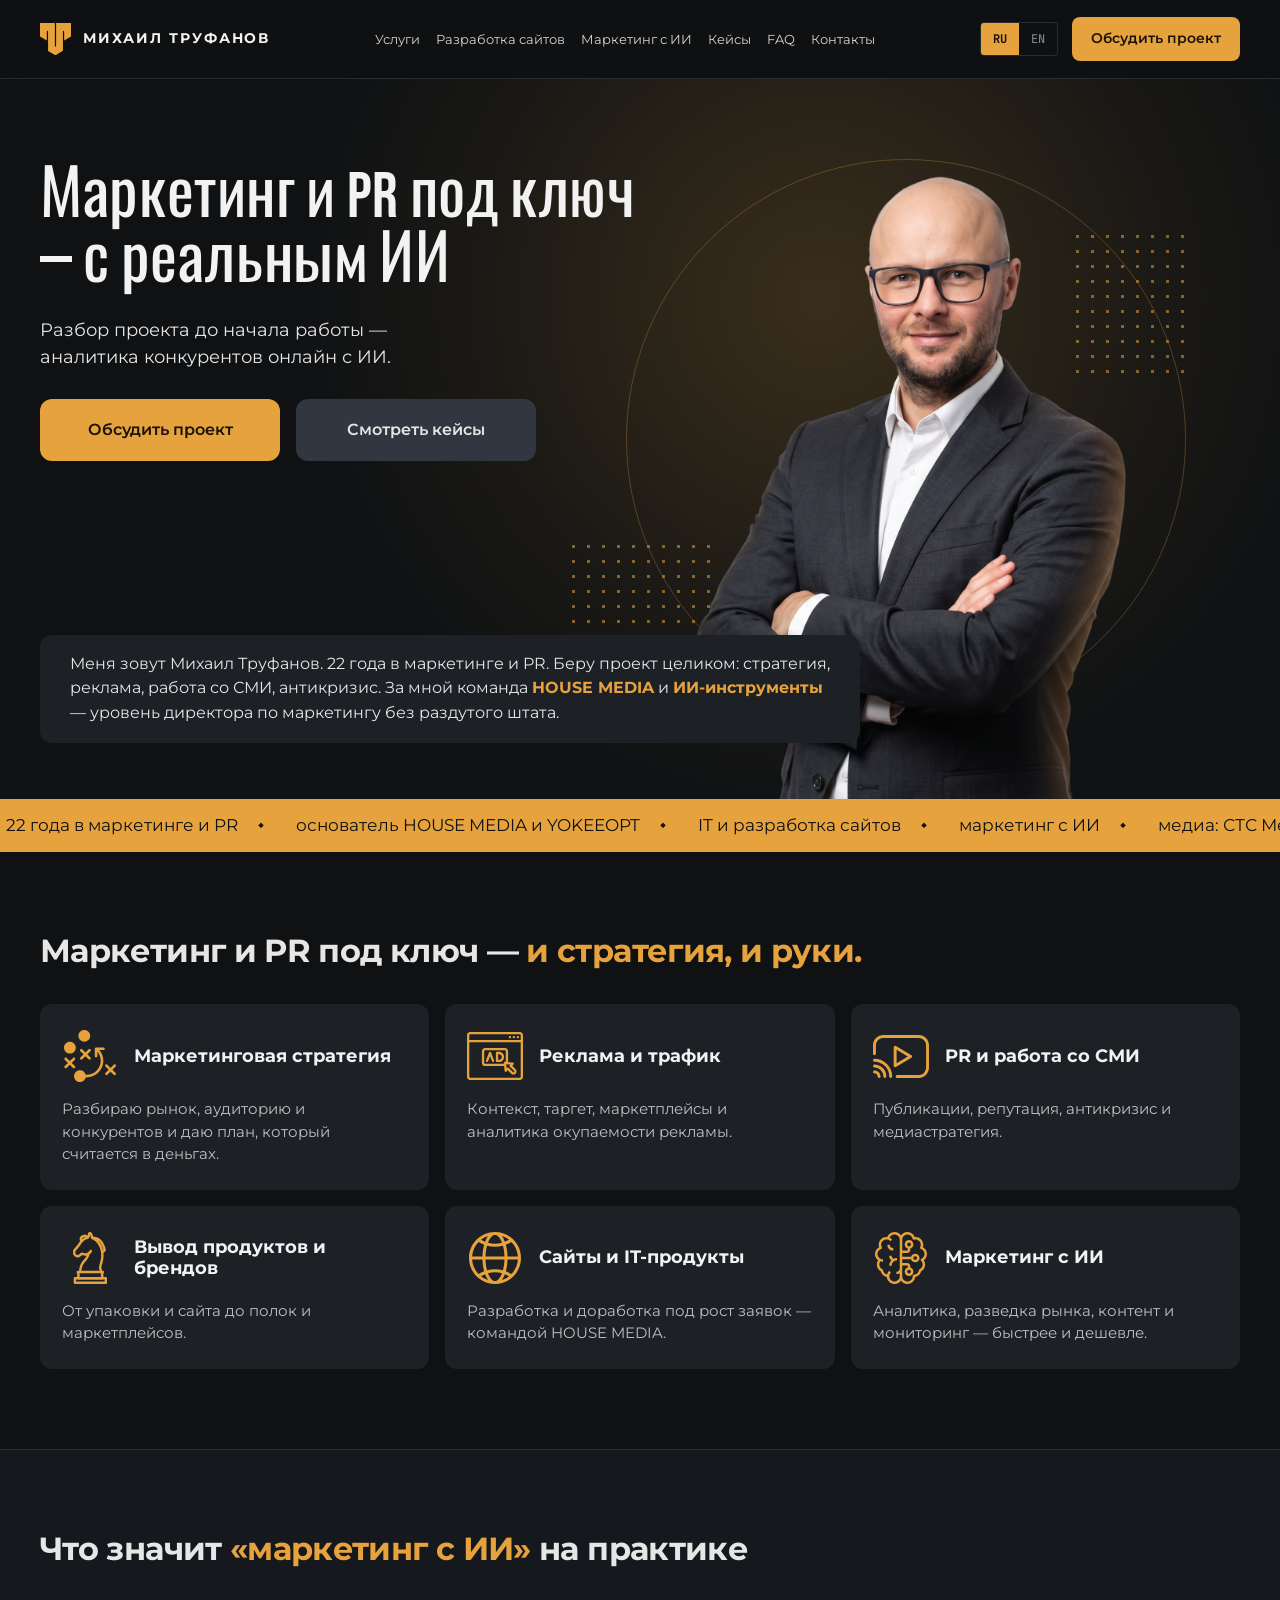
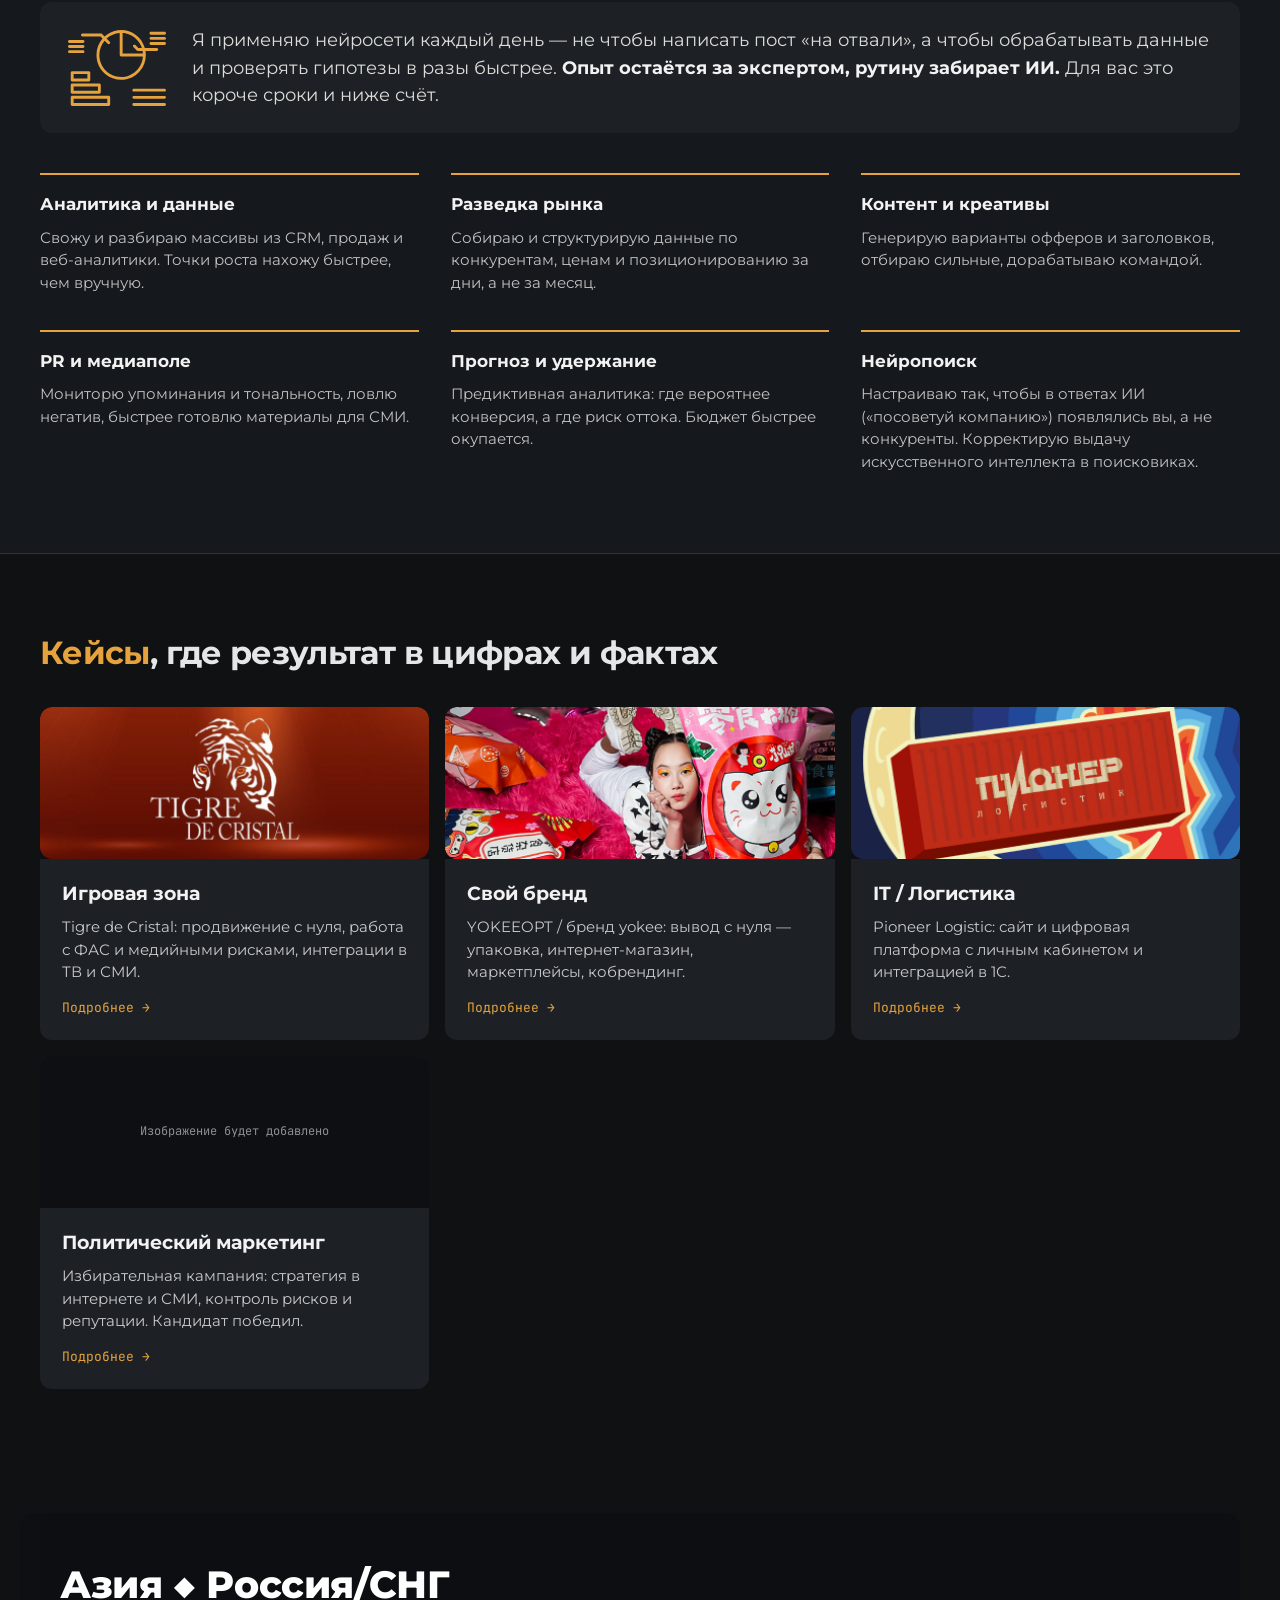
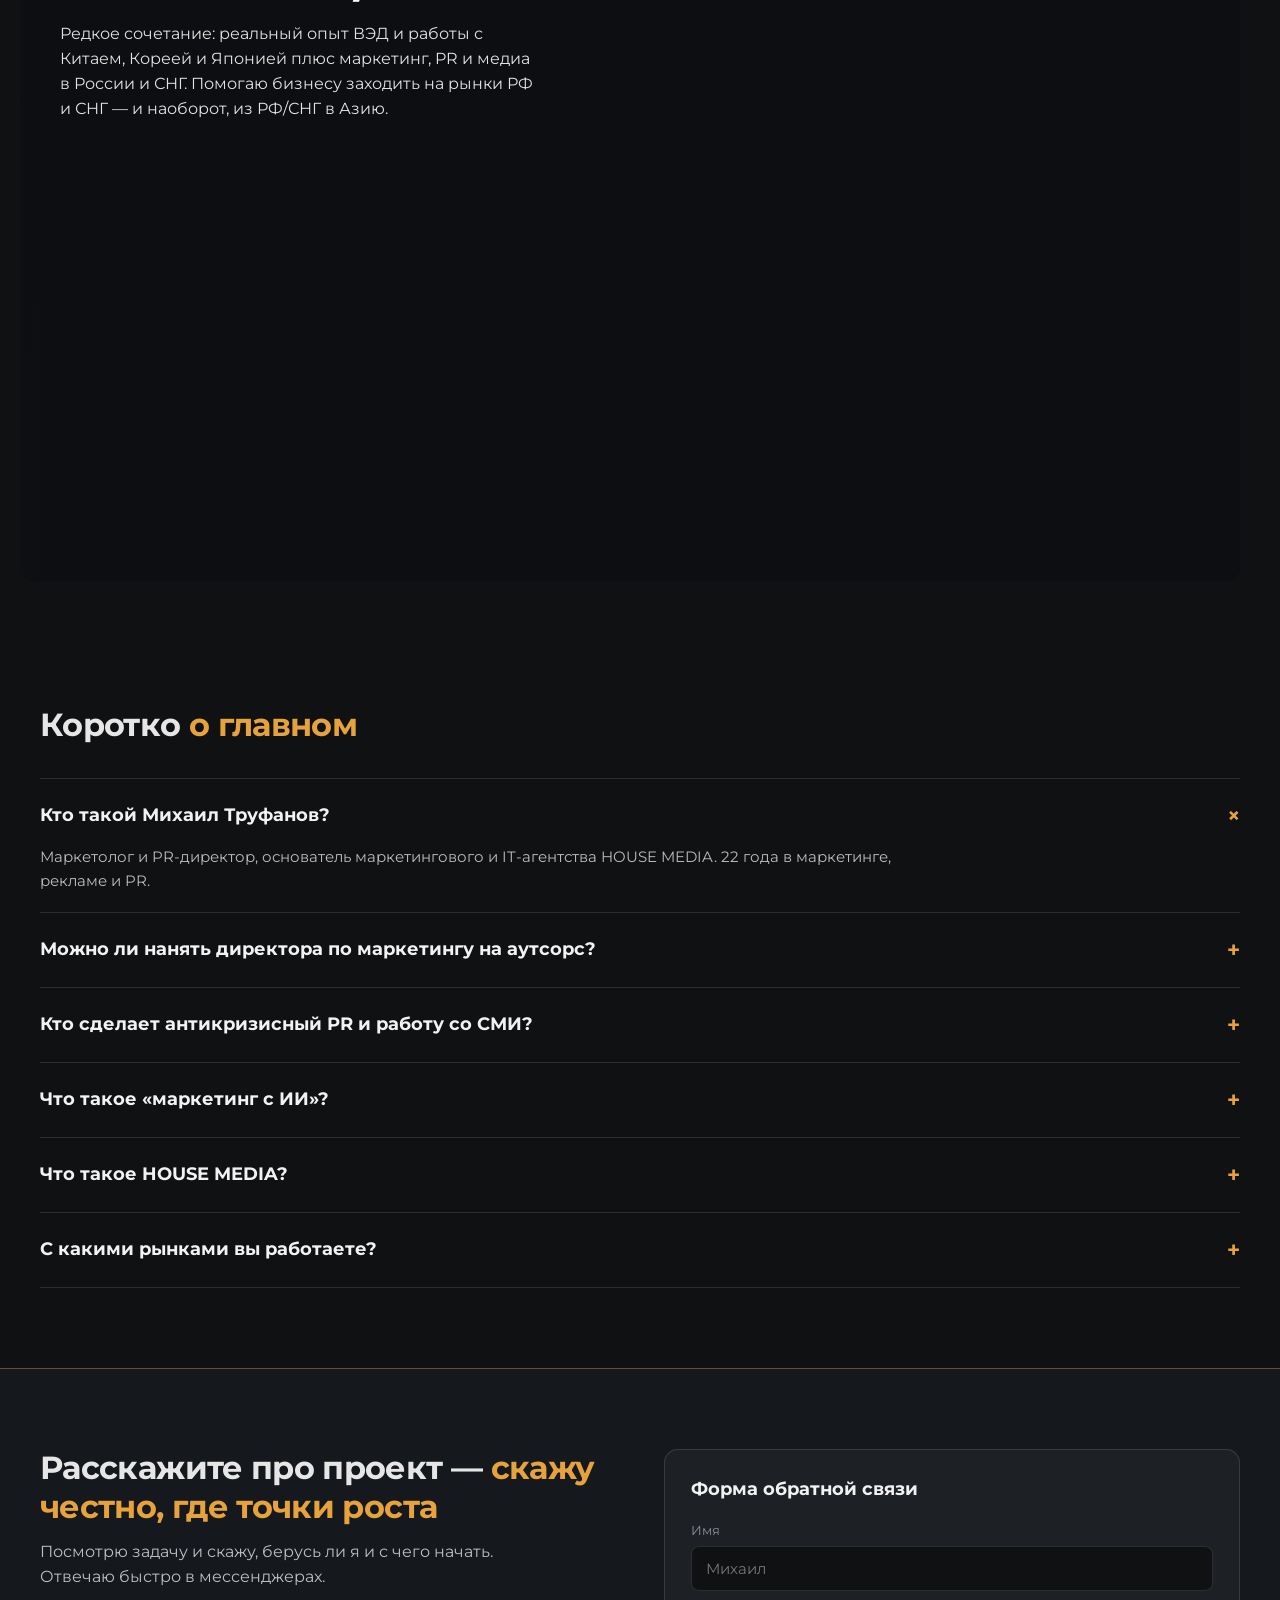
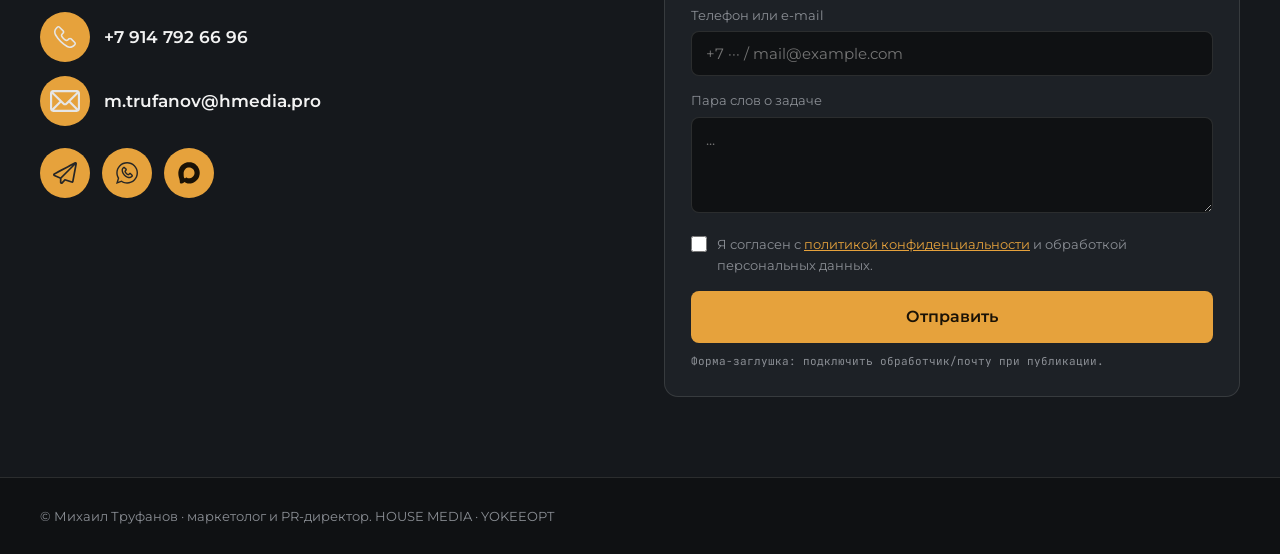
==== index.html @ 3ed196f8 "Обновлены страницы сайта и используемые медиа" ====
<!DOCTYPE html>
<html lang="ru" data-lang="ru">
<head>
<meta charset="UTF-8">
<meta name="viewport" content="width=device-width, initial-scale=1.0">
<title>Михаил Труфанов — маркетолог и PR-директор, основатель HOUSE MEDIA</title>
<meta name="description" content="Михаил Труфанов — маркетолог и PR-директор, основатель маркетингового и IT-агентства HOUSE MEDIA. 22 года опыта. Маркетинг и PR под ключ с реальным применением ИИ.">

<link rel="preconnect" href="https://fonts.googleapis.com">
<link rel="preconnect" href="https://fonts.gstatic.com" crossorigin>
<link href="https://fonts.googleapis.com/css2?family=Bebas+Neue&family=Oswald:wght@500;600;700&family=Montserrat:wght@400;500;600;700;800&family=JetBrains+Mono:wght@400;500;700&display=swap" rel="stylesheet">

<script type="application/ld+json">
{
  "@context":"https://schema.org","@type":"Person","name":"Михаил Труфанов","alternateName":"Mikhail Trufanov",
  "url":"https://mikhailtrufanov.ru","jobTitle":"Маркетолог и PR-директор",
  "description":"Маркетолог и PR-директор, основатель маркетингового и IT-агентства HOUSE MEDIA. 22 года опыта. Применяет ИИ в аналитике, маркетинге и PR.",
  "knowsAbout":["маркетинг","PR","маркетинг с ИИ","работа со СМИ","антикризисный PR","политический маркетинг","разработка сайтов","ВЭД"],
  "worksFor":{"@type":"Organization","name":"HOUSE MEDIA","url":"https://hmedia.pro"},
  "founder":[{"@type":"Organization","name":"HOUSE MEDIA","url":"https://hmedia.pro"},{"@type":"Organization","name":"YOKEEOPT","url":"https://yokeeopt.ru"}],
  "knowsLanguage":["ru","en"]
}
</script>

<style>
  :root{
    --bg:#0f1113;--panel:#1d2126;--panel-2:#15181c;--grey:#303740;
    --fg:#f2f2f2;--card-text:#e6e6e6;--muted:#8b8f95;
    --amber:#e6a23c;--amber-deep:#c8842a;
    --line:rgba(243,240,233,.12);--line-amber:rgba(230,162,60,.4);
    --font-display:"Bebas Neue","Oswald",system-ui,sans-serif;
    --font:"Gotham Pro","Montserrat",system-ui,-apple-system,sans-serif;
    --mono:"JetBrains Mono",ui-monospace,monospace;
    --max:1240px;--pad:20px;
  }
  *{box-sizing:border-box;margin:0;padding:0}
  html{scroll-behavior:smooth}
  body{background:var(--bg);color:var(--fg);font-family:var(--font);line-height:1.55;-webkit-font-smoothing:antialiased;overflow-x:hidden}
  a{color:inherit;text-decoration:none}
  img,svg{display:block;max-width:100%}
  html[data-lang="en"] .ru{display:none !important}
  html[data-lang="ru"] .en{display:none !important}
  .wrap{max-width:var(--max);margin:0 auto;padding:0 var(--pad)}
  .amber{color:var(--amber)}

  /* Шапка */
  header{position:sticky;top:0;z-index:40;background:rgba(15,17,19,.82);backdrop-filter:blur(12px);border-bottom:1px solid var(--line)}
  .nav{display:flex;align-items:center;justify-content:space-between;height:78px;gap:16px}
  .brand{display:flex;align-items:center;gap:12px}
  .brand img{width:31px;height:32px}
  .brand b{font-weight:700;font-size:16px;letter-spacing:.14em;text-transform:uppercase}
  .menu{display:flex;gap:26px;font-size:15px;color:#d7d4cc}
  .menu a{position:relative;padding:4px 0}
  .menu a::after{content:"";position:absolute;left:0;bottom:-3px;width:0;height:2px;background:var(--amber);transition:width .25s}
  .menu a:hover::after{width:100%}
  .nav-right{display:flex;align-items:center;gap:14px}
  .lang{display:inline-flex;border:1px solid var(--line);border-radius:4px;overflow:hidden}
  .lang button{background:transparent;border:0;color:var(--muted);font-family:var(--mono);font-size:12px;padding:8px 12px;cursor:pointer}
  .lang button.active{background:var(--amber);color:#1a1206;font-weight:700}
  .btn{display:inline-flex;align-items:center;justify-content:center;gap:9px;font-weight:600;font-size:15px;padding:12px 24px;border-radius:8px;border:1.5px solid transparent;cursor:pointer;transition:.2s;font-family:var(--font)}
  .btn-fill{background:var(--amber);color:#1a1206}.btn-fill:hover{background:var(--amber-deep)}
  .btn-grey{background:var(--grey);color:var(--card-text)}.btn-grey:hover{background:#3a4250}
  .nav .btn{padding:10px 18px;font-size:14px}

  /* Герой */
  .hero{position:relative;overflow:hidden;min-height:720px}
  .hero-wrap{position:relative;min-height:720px}
  .hero::before{content:"";position:absolute;width:1200px;height:1200px;right:-140px;top:-380px;border-radius:50%;
    background:radial-gradient(circle,rgba(230,162,60,.20),rgba(230,162,60,.05) 42%,transparent 62%);pointer-events:none;z-index:0}
  .hero .ring{position:absolute;right:6%;top:50%;transform:translateY(-50%);width:560px;height:560px;border:1px solid rgba(230,162,60,.28);border-radius:50%;z-index:0;pointer-events:none}
  .hero .dots{position:absolute;z-index:0;pointer-events:none;opacity:.65;
    background-image:radial-gradient(rgba(230,162,60,.85) 1.4px,transparent 1.6px);background-size:15px 15px}
  .hero .dots.a{width:120px;height:150px;right:70px;top:150px}
  .hero .dots.b{width:150px;height:110px;left:44%;bottom:150px}
  .hero-photo{position:absolute;right:var(--pad);bottom:0;height:100%;z-index:1;pointer-events:none}
  .hero-photo img{height:100%;width:auto;object-fit:contain;object-position:bottom right}
  .hero-in{position:relative;z-index:2;padding:86px 0 56px;max-width:820px;display:flex;flex-direction:column;min-height:720px}
  h1{font-family:var(--font-display);font-weight:400;font-size:clamp(40px,5.6vw,64px);line-height:1.02;letter-spacing:.01em;color:var(--fg);margin-bottom:20px;max-width:600px}
  .hero .subtitle{font-size:clamp(15px,1.4vw,18px);color:var(--card-text);max-width:430px;margin-bottom:28px}
  .cta-row{display:flex;gap:16px;flex-wrap:wrap;margin-bottom:0}
  .cta-row .btn{min-width:240px;height:62px;border-radius:12px;font-size:16px}
  .about{background:var(--panel);border-radius:12px;padding:17px 30px;max-width:820px;margin-top:auto}
  .about p{font-size:clamp(14px,1.3vw,16px);color:var(--card-text)}
  .about b{color:var(--amber);font-weight:700}

  /* Бегущая строка */
  .ticker{background:var(--amber);overflow:hidden}
  .ticker__track{display:inline-flex;white-space:nowrap;animation:scroll 46s linear infinite;padding:13px 0}
  .ticker:hover .ticker__track{animation-play-state:paused}
  .ti{font-size:17px;color:#111;padding:0 6px;display:inline-flex;align-items:center}
  .ti::after{content:"◆";font-size:10px;margin:0 20px;color:#111}
  @keyframes scroll{from{transform:translateX(0)}to{transform:translateX(-50%)}}

  section.block{padding:80px 0}
  .h2{font-family:var(--font);font-weight:700;font-size:clamp(24px,3.2vw,32px);line-height:1.2;letter-spacing:-.02em;color:var(--card-text);margin-bottom:34px}
  .h2 .amber{color:var(--amber)}

  /* Услуги */
  .svc-grid{display:grid;grid-template-columns:repeat(3,1fr);gap:16px}
  .svc{background:var(--panel);border-radius:12px;padding:24px 22px}
  .svc-top{display:flex;align-items:center;gap:16px;margin-bottom:14px;min-height:56px}
  .svc-top .ic{width:56px;flex:none;display:flex;align-items:center;justify-content:center}
  .svc-top .ic img{max-height:52px;width:auto}
  .svc-top h3{font-size:18px;font-weight:700;color:var(--fg);line-height:1.15}
  .svc p{font-size:14.5px;color:var(--card-text);opacity:.8}

  /* Блок ИИ */
  .ai{background:var(--panel-2);border-top:1px solid var(--line);border-bottom:1px solid var(--line)}
  .ai-plate{display:flex;align-items:center;gap:26px;background:var(--panel);border-radius:12px;padding:24px 28px;margin-bottom:40px}
  .ai-plate img{height:76px;width:auto;flex:none}
  .ai-plate .txt{font-size:clamp(15px,1.4vw,18px);color:#dcddd9}
  .ai-plate b{color:var(--fg);font-weight:700}
  .ai-grid{display:grid;grid-template-columns:repeat(3,1fr);gap:36px 32px}
  .ai-item{border-top:2px solid var(--amber);padding-top:16px}
  .ai-item h4{font-size:17px;font-weight:700;color:var(--fg);margin-bottom:9px}
  .ai-item p{font-size:14.5px;color:var(--card-text);opacity:.82}

  /* Кейсы */
  .cases{display:grid;grid-template-columns:repeat(3,1fr);gap:16px}
  .case{background:var(--panel);border-radius:12px;overflow:hidden;display:flex;flex-direction:column}
  .case .cimg{aspect-ratio:384/150;overflow:hidden;background:#0d0f12}
  .case .cimg img{width:100%;height:100%;object-fit:cover}
  .case .cimg.ph{display:flex;align-items:center;justify-content:center;color:var(--muted);font-family:var(--mono);font-size:12px;text-align:center;padding:0 20px}
  .case .cbody{padding:20px 22px 22px;display:flex;flex-direction:column;gap:8px;flex:1}
  .case h3{font-size:19px;font-weight:700;color:var(--fg)}
  .case .ctext{font-size:14.5px;color:var(--card-text);opacity:.85;flex:1}
  .case .more{font-family:var(--mono);font-size:13px;color:var(--amber);margin-top:6px}
  .case .more:hover{text-decoration:underline}

  /* Cross-border — видео на весь блок, текст поверх слева вверху */
  .xb{position:relative;overflow:hidden;background:#0f1113;padding:44px 0}
  .xb-wrap{position:relative}
  .xb-video{display:block;width:100%;height:auto;aspect-ratio:1284/716;object-fit:contain;background:#0c0e11;border-radius:14px;position:relative;z-index:0}
  .xb-overlay{position:absolute;inset:0;z-index:2;padding:clamp(26px,4vw,56px) 40px 0;border-radius:14px;background:linear-gradient(100deg,rgba(12,14,17,.85) 0%,rgba(12,14,17,.35) 40%,rgba(12,14,17,0) 66%)}
  .xb .route{font-family:var(--font);font-weight:800;font-size:clamp(24px,3vw,40px);line-height:1.1;letter-spacing:-.01em;color:#fff}
  .xb p{font-size:clamp(14px,1.3vw,16px);color:#e2e2e0;max-width:480px;margin-top:16px}

  /* FAQ */
  details{border-top:1px solid var(--line);padding:20px 0}
  details:last-of-type{border-bottom:1px solid var(--line)}
  summary{font-weight:700;font-size:18px;cursor:pointer;list-style:none;display:flex;justify-content:space-between;gap:16px;align-items:center;color:var(--fg)}
  summary::-webkit-details-marker{display:none}
  summary::after{content:"+";color:var(--amber);font-family:var(--mono);font-size:22px;transition:transform .2s}
  details[open] summary::after{transform:rotate(45deg)}
  details p{font-size:15px;color:var(--card-text);opacity:.8;margin-top:12px;max-width:900px}

  /* Контакты */
  .contact{background:var(--panel-2);border-top:1px solid var(--line-amber)}
  .contact-grid{display:grid;grid-template-columns:1fr 1fr;gap:48px;align-items:start}
  .contact .sub{color:#bdbfc3;margin:14px 0 22px;max-width:460px}
  .clinks{display:flex;flex-direction:column;gap:14px;margin-bottom:22px}
  .cl{display:flex;align-items:center;gap:14px;font-size:17px;font-weight:600}
  .cl .circle,.soc{width:50px;height:50px;border-radius:50%;background:var(--amber);display:grid;place-items:center;flex:none}
  .cl .circle img{height:22px;width:auto}
  .socials{display:flex;gap:12px}
  .soc img{height:22px;width:auto}
  .form{background:var(--panel);border:1px solid var(--line);border-radius:14px;padding:26px}
  .form h3{font-size:18px;font-weight:700;margin-bottom:16px}
  .form label.fl{display:block;font-size:13px;color:var(--muted);margin:0 0 6px}
  .field{margin-bottom:14px}
  .form input[type=text],.form textarea{width:100%;background:var(--bg);border:1px solid var(--line);border-radius:8px;padding:12px 14px;color:var(--fg);font-family:var(--font);font-size:15px}
  .form input:focus,.form textarea:focus{outline:none;border-color:var(--amber)}
  .form textarea{min-height:96px;resize:vertical}
  .check{display:flex;align-items:flex-start;gap:10px;font-size:13px;color:var(--muted);margin:4px 0 16px;cursor:pointer}
  .check input{margin-top:2px;width:16px;height:16px;accent-color:var(--amber);flex:none}
  .check a{color:var(--amber);text-decoration:underline}
  .form .btn{width:100%;height:52px;border-radius:8px;font-size:16px}
  .form .note{font-family:var(--mono);font-size:11px;color:var(--muted);margin-top:10px}

  footer{padding:28px 0;border-top:1px solid var(--line);color:var(--muted);font-size:13px}
  :focus-visible{outline:2px solid var(--amber);outline-offset:3px}

  @media(max-width:960px){
    .svc-grid,.ai-grid,.cases{grid-template-columns:1fr 1fr}
    .contact-grid{grid-template-columns:1fr;gap:26px}
    .hero-photo{opacity:.3}.hero-in{max-width:100%;min-height:auto}.about{margin-top:34px}.hero .ring{right:-120px}
  }
  @media(max-width:640px){
    .menu{display:none}
    .svc-grid,.ai-grid,.cases{grid-template-columns:1fr}
    .cta-row .btn{min-width:0;width:100%}
    .ai-plate{flex-direction:column;text-align:left}
  }
  @media(prefers-reduced-motion:reduce){
    .ticker__track{animation:none;white-space:normal;display:flex;flex-wrap:wrap;gap:4px 0}
  }
</style>
<style id="shared-site-navigation">
/* Shared navigation: website development stays on one line. */
header .menu{gap:16px;font-size:13px;flex-shrink:0}
header .menu a{white-space:nowrap;flex-shrink:0}
header .brand,header .logo,header .nav-right,header .right{flex-shrink:0}
header .brand b{font-size:14px;white-space:nowrap}
header .nav,header.header .wrap{gap:16px}
@media(max-width:1180px){
  header .nav,header.header .wrap{height:auto;min-height:78px;flex-wrap:wrap;padding-top:14px;padding-bottom:10px;row-gap:10px}
  header .nav-right,header .right{margin-left:auto}
  header .menu{display:flex;order:3;flex-basis:100%;min-width:0;max-width:100%;margin-left:0;justify-content:center;overflow-x:auto;padding:4px 0 8px;scrollbar-width:thin;scrollbar-color:var(--amber) transparent}
  html{scroll-padding-top:142px}
}
@media(max-width:640px){
  header .menu{justify-content:flex-start;gap:20px;font-size:12px}
  header .brand{gap:8px}
  header .brand b{font-size:10px;letter-spacing:.07em}
  header .brand svg,header .brand img{width:24px;height:26px}
  header .logo{font-size:16px;white-space:nowrap;gap:8px}
  header .nav-right>.btn,header .right>.btn{display:none}
  header .lang button{padding:8px;font-size:11px}
}
</style>
</head>
<body>

<header>
  <div class="wrap nav">
    <a class="brand" href="#top"><img src="[data-uri]" alt="Логотип"><b><span class="ru">Михаил&nbsp;Труфанов</span><span class="en">MIKHAIL TRUFANOV</span></b></a>
    <nav class="menu">
      <a href="#services"><span class="ru">Услуги</span><span class="en">Services</span></a>
        <a href="sites_prises.html"><span class="ru">Разработка сайтов</span><span class="en">Website development</span></a>
      <a href="#ai"><span class="ru">Маркетинг с ИИ</span><span class="en">AI marketing</span></a>
      <a href="#cases"><span class="ru">Кейсы</span><span class="en">Cases</span></a>
      <a href="#faq">FAQ</a>
      <a href="#contact"><span class="ru">Контакты</span><span class="en">Contacts</span></a>
    </nav>
    <div class="nav-right">
      <div class="lang" role="group" aria-label="Language / Язык">
        <button data-set-lang="ru" class="active" type="button">RU</button>
        <button data-set-lang="en" type="button">EN</button>
      </div>
      <a class="btn btn-fill" href="#contact"><span class="ru">Обсудить проект</span><span class="en">Let’s talk</span></a>
    </div>
  </div>
</header>

<main id="top">
  <!-- ГЕРОЙ -->
  <section class="hero">
    <div class="wrap hero-wrap">
    <span class="ring"></span><span class="dots a"></span><span class="dots b"></span>
    <div class="hero-photo"><img src="[data-uri]" alt="Михаил Труфанов — маркетолог и PR-директор"></div>
    <div class="hero-in">
      <h1 class="ru">Маркетинг и PR под ключ — с реальным ИИ</h1>
      <h1 class="en">Marketing &amp; PR, end to end — with real AI</h1>
      <p class="subtitle ru">Разбор проекта до начала работы — аналитика конкурентов онлайн с ИИ.</p>
      <p class="subtitle en">Project review before we start — online competitor analysis with AI.</p>
      <div class="cta-row">
        <a class="btn btn-fill" href="#contact"><span class="ru">Обсудить проект</span><span class="en">Discuss your project</span></a>
        <a class="btn btn-grey" href="#cases"><span class="ru">Смотреть кейсы</span><span class="en">See case studies</span></a>
      </div>
      <div class="about">
        <p class="ru">Меня зовут Михаил Труфанов. 22 года в маркетинге и PR. Беру проект целиком: стратегия, реклама, работа со СМИ, антикризис. За мной команда <b>HOUSE MEDIA</b> и <b>ИИ-инструменты</b> — уровень директора по маркетингу без раздутого штата.</p>
        <p class="en">I’m Mikhail Trufanov. 22 years in marketing and PR. I take the whole project: strategy, advertising, media relations, crisis PR. Behind me — the <b>HOUSE MEDIA</b> team and <b>AI tools</b>: a marketing director’s level without a bloated in-house department.</p>
      </div>
    </div></div>
  </section>

  <!-- БЕГУЩАЯ СТРОКА -->
  <div class="ticker" aria-label="Профиль">
    <div class="ticker__track">
      <span class="ru"><span class="ti">22 года в маркетинге и PR</span><span class="ti">основатель HOUSE MEDIA и YOKEEOPT</span><span class="ti">IT и разработка сайтов</span><span class="ti">маркетинг с ИИ</span><span class="ti">медиа: СТС Медиа + гос. СМИ</span><span class="ti">политический маркетинг</span><span class="ti">работа с ВЭД</span><span class="ti">маркетинг торгового бизнеса</span><span class="ti">22 года в маркетинге и PR</span><span class="ti">основатель HOUSE MEDIA и YOKEEOPT</span><span class="ti">IT и разработка сайтов</span><span class="ti">маркетинг с ИИ</span><span class="ti">медиа: СТС Медиа + гос. СМИ</span><span class="ti">политический маркетинг</span><span class="ti">работа с ВЭД</span><span class="ti">маркетинг торгового бизнеса</span></span>
      <span class="en"><span class="ti">22 years in marketing &amp; PR</span><span class="ti">founder of HOUSE MEDIA &amp; YOKEEOPT</span><span class="ti">IT &amp; web development</span><span class="ti">AI-driven marketing</span><span class="ti">media: CTC Media + state broadcasters</span><span class="ti">political marketing</span><span class="ti">foreign trade</span><span class="ti">trade &amp; wholesale marketing</span><span class="ti">English C1</span><span class="ti">22 years in marketing &amp; PR</span><span class="ti">founder of HOUSE MEDIA &amp; YOKEEOPT</span><span class="ti">IT &amp; web development</span><span class="ti">AI-driven marketing</span><span class="ti">media: CTC Media + state broadcasters</span><span class="ti">political marketing</span><span class="ti">foreign trade</span><span class="ti">trade &amp; wholesale marketing</span><span class="ti">English C1</span></span>
    </div>
  </div>

  <!-- УСЛУГИ -->
  <section id="services" class="block"><div class="wrap">
    <h2 class="h2 ru">Маркетинг и PR под ключ — <span class="amber">и стратегия, и руки.</span></h2>
    <h2 class="h2 en">Marketing &amp; PR, end to end — <span class="amber">strategy and execution.</span></h2>
    <div class="svc-grid">
      <div class="svc"><div class="svc-top"><span class="ic"><img src="[data-uri]" alt=""></span><h3><span class="ru">Маркетинговая стратегия</span><span class="en">Marketing strategy</span></h3></div><p><span class="ru">Разбираю рынок, аудиторию и конкурентов и даю план, который считается в деньгах.</span><span class="en">I map the market, audience and competitors and deliver a plan measured in money.</span></p></div>
      <div class="svc"><div class="svc-top"><span class="ic"><img src="[data-uri]" alt=""></span><h3><span class="ru">Реклама и трафик</span><span class="en">Advertising &amp; traffic</span></h3></div><p><span class="ru">Контекст, таргет, маркетплейсы и аналитика окупаемости рекламы.</span><span class="en">Search, social, marketplaces and ROI analytics.</span></p></div>
      <div class="svc"><div class="svc-top"><span class="ic"><img src="[data-uri]" alt=""></span><h3><span class="ru">PR и работа со СМИ</span><span class="en">PR &amp; media relations</span></h3></div><p><span class="ru">Публикации, репутация, антикризис и медиастратегия.</span><span class="en">Publications, reputation, crisis response and media strategy.</span></p></div>
      <div class="svc"><div class="svc-top"><span class="ic"><img src="[data-uri]" alt=""></span><h3><span class="ru">Вывод продуктов и брендов</span><span class="en">Product &amp; brand launch</span></h3></div><p><span class="ru">От упаковки и сайта до полок и маркетплейсов.</span><span class="en">From packaging and website to shelves and marketplaces.</span></p></div>
      <div class="svc"><div class="svc-top"><span class="ic"><img src="[data-uri]" alt=""></span><h3><span class="ru">Сайты и IT-продукты</span><span class="en">Websites &amp; IT products</span></h3></div><p><span class="ru">Разработка и доработка под рост заявок — командой HOUSE MEDIA.</span><span class="en">Built and optimized for more leads — by the HOUSE MEDIA team.</span></p></div>
      <div class="svc"><div class="svc-top"><span class="ic"><img src="[data-uri]" alt=""></span><h3><span class="ru">Маркетинг с ИИ</span><span class="en">AI marketing</span></h3></div><p><span class="ru">Аналитика, разведка рынка, контент и мониторинг — быстрее и дешевле.</span><span class="en">Analytics, market intelligence, content and monitoring — faster and cheaper.</span></p></div>
    </div>
  </div></section>

  <!-- БЛОК ИИ -->
  <section id="ai" class="ai block"><div class="wrap">
    <h2 class="h2 ru">Что значит <span class="amber">«маркетинг с ИИ»</span> на практике</h2>
    <h2 class="h2 en">What <span class="amber">“AI marketing”</span> means in practice</h2>
    <div class="ai-plate">
      <img src="[data-uri]" alt="">
      <div class="txt ru">Я применяю нейросети каждый день — не чтобы написать пост «на&nbsp;отвали», а чтобы обрабатывать данные и проверять гипотезы в&nbsp;разы быстрее. <b>Опыт остаётся за&nbsp;экспертом, рутину забирает ИИ.</b> Для вас это короче сроки и&nbsp;ниже счёт.</div>
      <div class="txt en">I use AI every day — not to churn out throwaway posts, but to process data and test hypotheses many times faster. <b>The judgment stays with the expert; AI takes the routine.</b> For you that means shorter timelines and a smaller invoice.</div>
    </div>
    <div class="ai-grid">
      <div class="ai-item"><h4><span class="ru">Аналитика и данные</span><span class="en">Analytics &amp; data</span></h4><p><span class="ru">Свожу и разбираю массивы из CRM, продаж и веб-аналитики. Точки роста нахожу быстрее, чем вручную.</span><span class="en">I consolidate and read CRM, sales and web-analytics data. I find growth points faster than by hand.</span></p></div>
      <div class="ai-item"><h4><span class="ru">Разведка рынка</span><span class="en">Market intelligence</span></h4><p><span class="ru">Собираю и структурирую данные по конкурентам, ценам и позиционированию за дни, а не за месяц.</span><span class="en">I gather and structure competitor, pricing and positioning data in days, not a month.</span></p></div>
      <div class="ai-item"><h4><span class="ru">Контент и креативы</span><span class="en">Content &amp; creative</span></h4><p><span class="ru">Генерирую варианты офферов и заголовков, отбираю сильные, дорабатываю командой.</span><span class="en">I generate offer and headline options, pick the strong ones and refine them with the team.</span></p></div>
      <div class="ai-item"><h4><span class="ru">PR и медиаполе</span><span class="en">PR &amp; media monitoring</span></h4><p><span class="ru">Мониторю упоминания и тональность, ловлю негатив, быстрее готовлю материалы для СМИ.</span><span class="en">I track mentions and sentiment, catch negativity and prepare media materials faster.</span></p></div>
      <div class="ai-item"><h4><span class="ru">Прогноз и удержание</span><span class="en">Forecasting &amp; retention</span></h4><p><span class="ru">Предиктивная аналитика: где вероятнее конверсия, а где риск оттока. Бюджет быстрее окупается.</span><span class="en">Predictive analytics: where conversion is likely and where churn risk is. The budget pays off faster.</span></p></div>
      <div class="ai-item"><h4><span class="ru">Нейропоиск</span><span class="en">AI search visibility</span></h4><p><span class="ru">Настраиваю так, чтобы в ответах ИИ («посоветуй компанию») появлялись вы, а не конкуренты. Корректирую выдачу искусственного интеллекта в поисковиках.</span><span class="en">I set things up so AI answers (“recommend a company”) surface you, not competitors. I shape how AI presents you in search.</span></p></div>
    </div>
  </div></section>

  <!-- КЕЙСЫ -->
  <section id="cases" class="block"><div class="wrap">
    <h2 class="h2 ru"><span class="amber">Кейсы</span>, где результат в цифрах и фактах</h2>
    <h2 class="h2 en"><span class="amber">Cases</span> where the result is a number or a fact</h2>
    <div class="cases">
      <article class="case">
        <div class="cimg"><img src="[data-uri]" alt="Tigre de Cristal"></div>
        <div class="cbody">
          <h3><span class="ru">Игровая зона</span><span class="en">Gaming zone</span></h3>
          <div class="ctext"><span class="ru">Tigre de Cristal: продвижение с нуля, работа с ФАС и медийными рисками, интеграции в ТВ и СМИ.</span><span class="en">Tigre de Cristal: promotion from scratch, work with the regulator and media risks, TV and press integrations.</span></div>
          <a class="more" href="#"><span class="ru">Подробнее →</span><span class="en">Read more →</span></a>
        </div>
      </article>
      <article class="case">
        <div class="cimg"><img src="[data-uri]" alt="YOKEEOPT"></div>
        <div class="cbody">
          <h3><span class="ru">Свой бренд</span><span class="en">Own brand</span></h3>
          <div class="ctext"><span class="ru">YOKEEOPT / бренд yokee: вывод с нуля — упаковка, интернет-магазин, маркетплейсы, кобрендинг.</span><span class="en">YOKEEOPT / yokee brand: built from zero — packaging, online store, marketplaces, co-branding.</span></div>
          <a class="more" href="#"><span class="ru">Подробнее →</span><span class="en">Read more →</span></a>
        </div>
      </article>
      <article class="case">
        <div class="cimg"><img src="[data-uri]" alt="Pioneer Logistic"></div>
        <div class="cbody">
          <h3>IT / <span class="ru">Логистика</span><span class="en">Logistics</span></h3>
          <div class="ctext"><span class="ru">Pioneer Logistic: сайт и цифровая платформа с личным кабинетом и интеграцией в 1С.</span><span class="en">Pioneer Logistic: website and a digital platform with a client portal and 1C integration.</span></div>
          <a class="more" href="#"><span class="ru">Подробнее →</span><span class="en">Read more →</span></a>
        </div>
      </article>
      <article class="case">
        <div class="cimg ph"><span class="ru">Изображение будет добавлено</span><span class="en">Image coming soon</span></div>
        <div class="cbody">
          <h3><span class="ru">Политический маркетинг</span><span class="en">Political marketing</span></h3>
          <div class="ctext"><span class="ru">Избирательная кампания: стратегия в интернете и СМИ, контроль рисков и репутации. Кандидат победил.</span><span class="en">Election campaign: online and media strategy, risk and reputation control. The candidate won.</span></div>
          <a class="more" href="#"><span class="ru">Подробнее →</span><span class="en">Read more →</span></a>
        </div>
      </article>
    </div>
  </div></section>

  <!-- CROSS-BORDER: видео на весь блок, текст поверх слева вверху -->
  <section class="xb"><div class="wrap xb-wrap">
    <video class="xb-video" autoplay muted loop playsinline preload="metadata">
      <source src="[data-uri]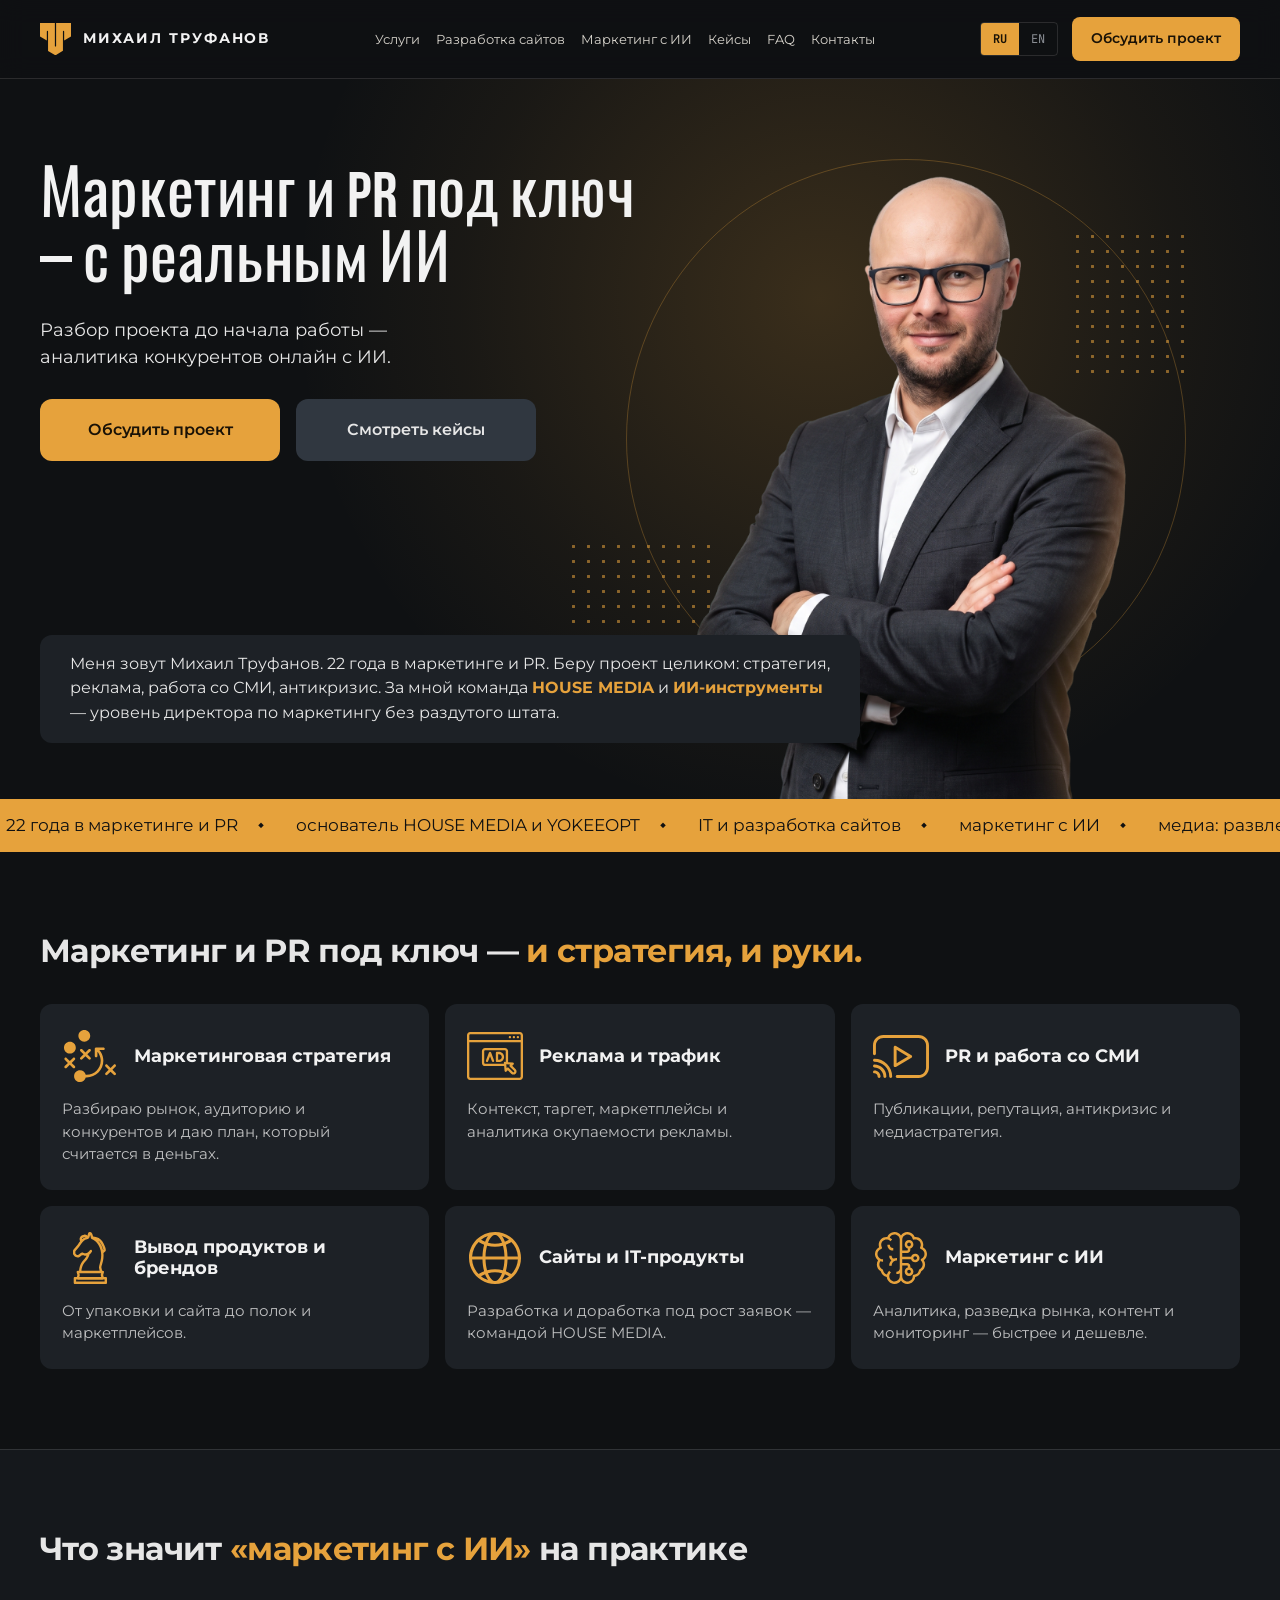
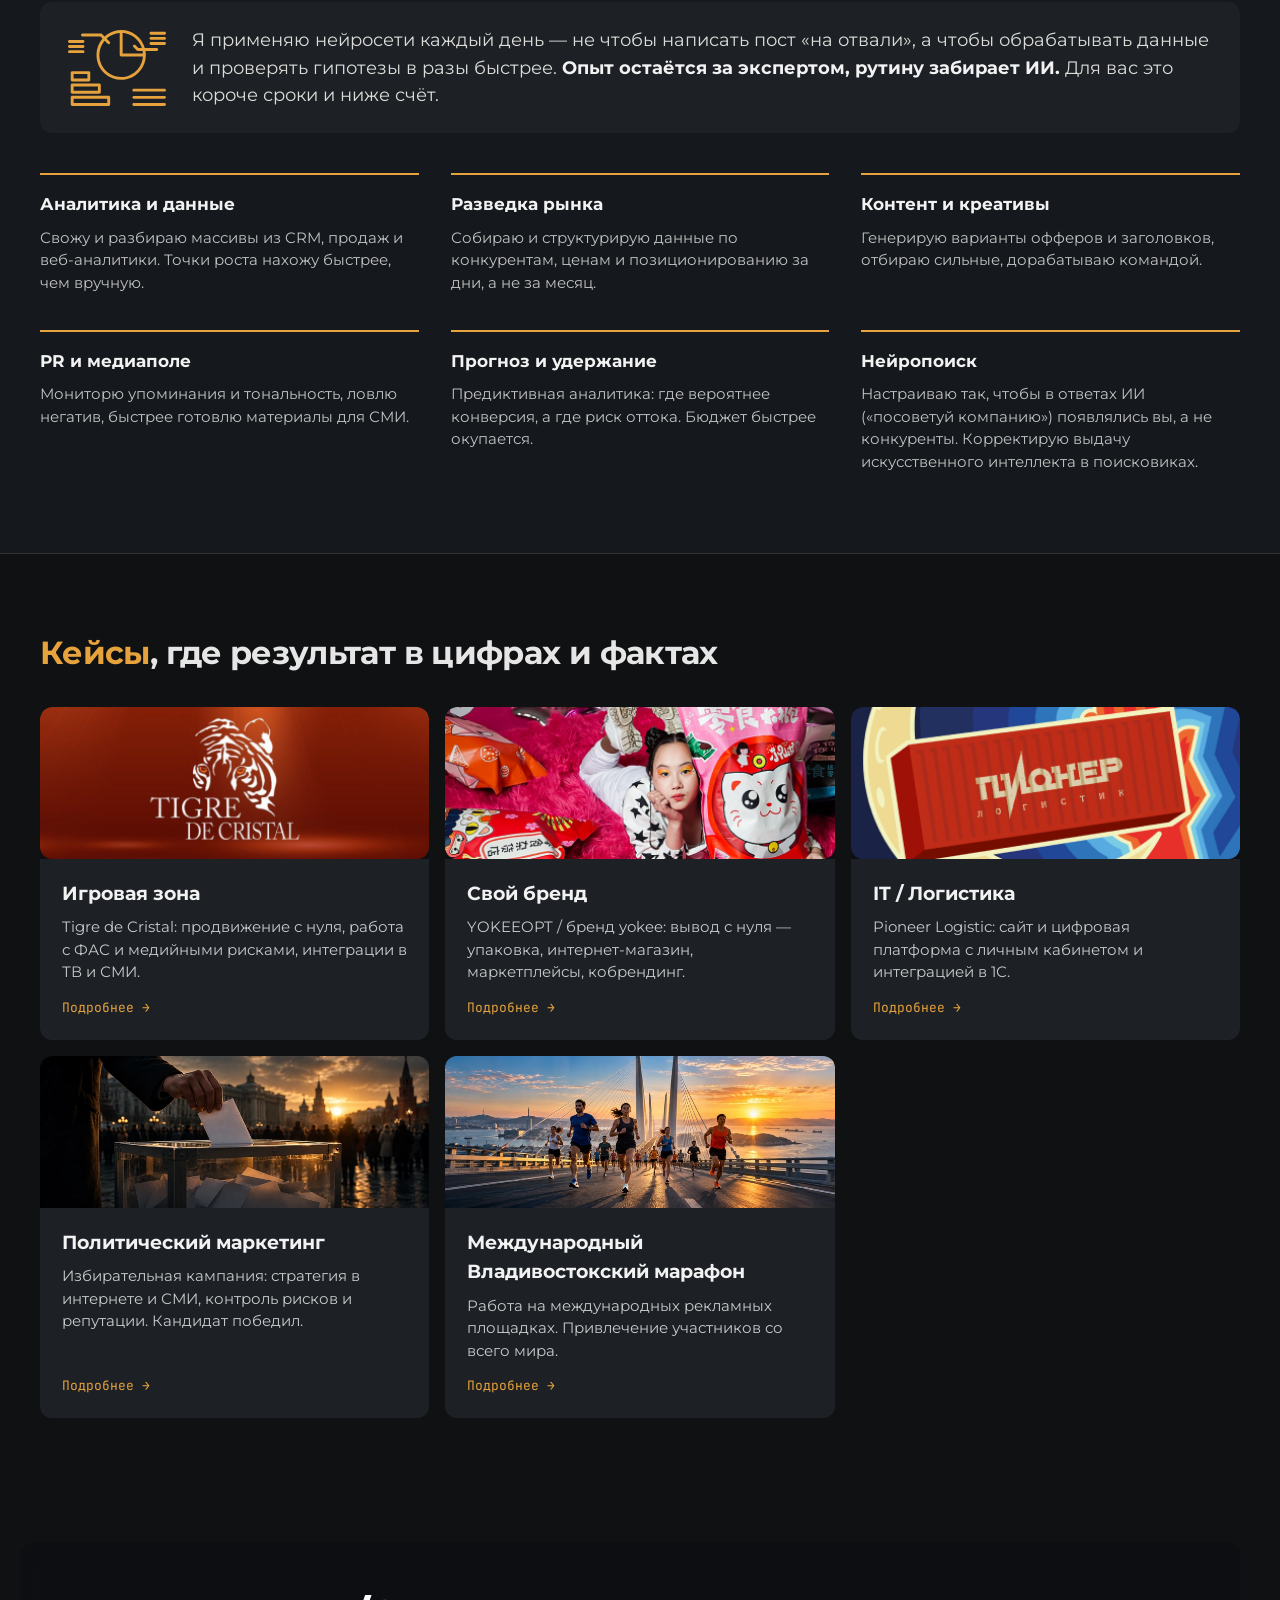
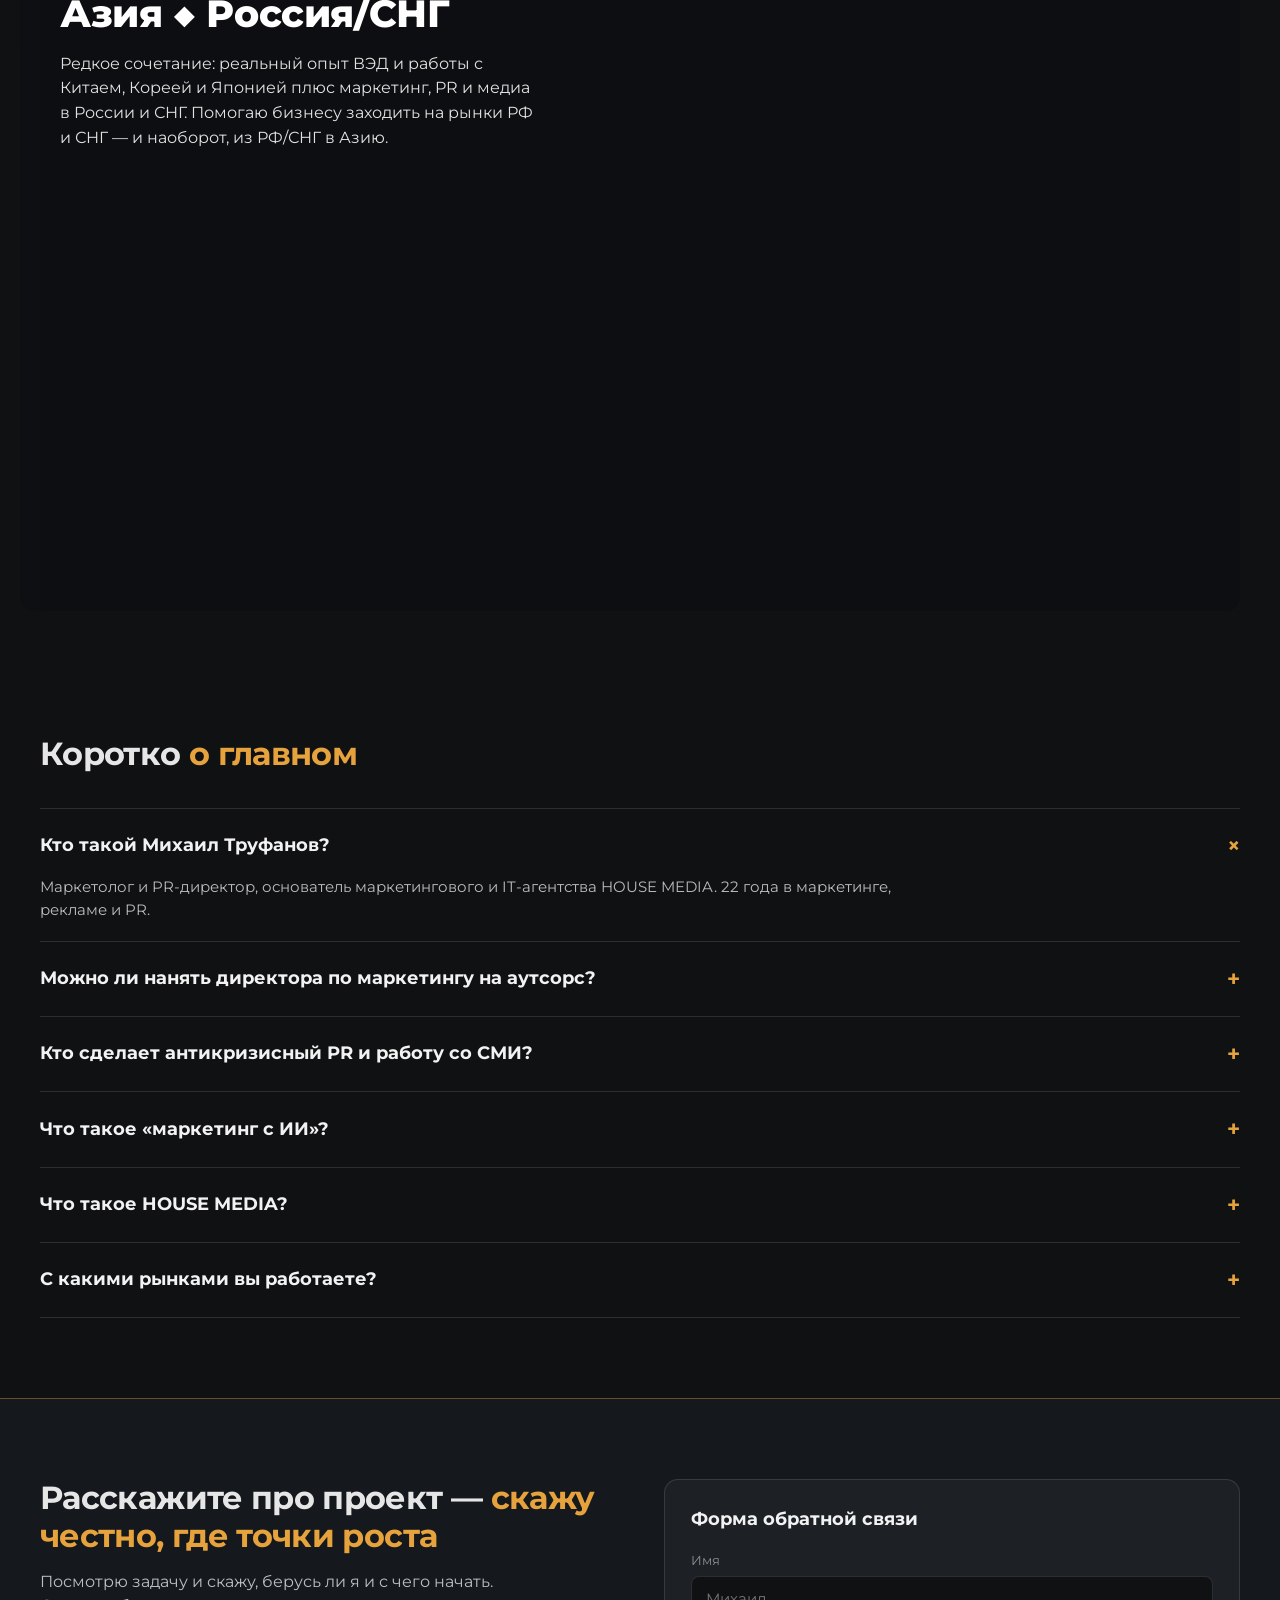
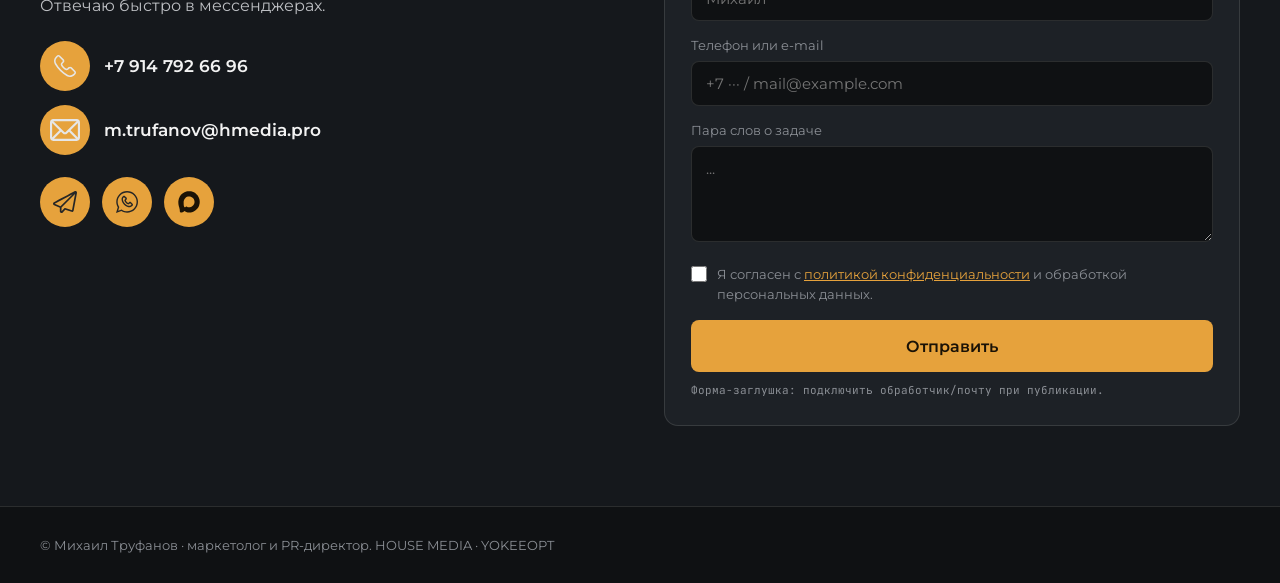
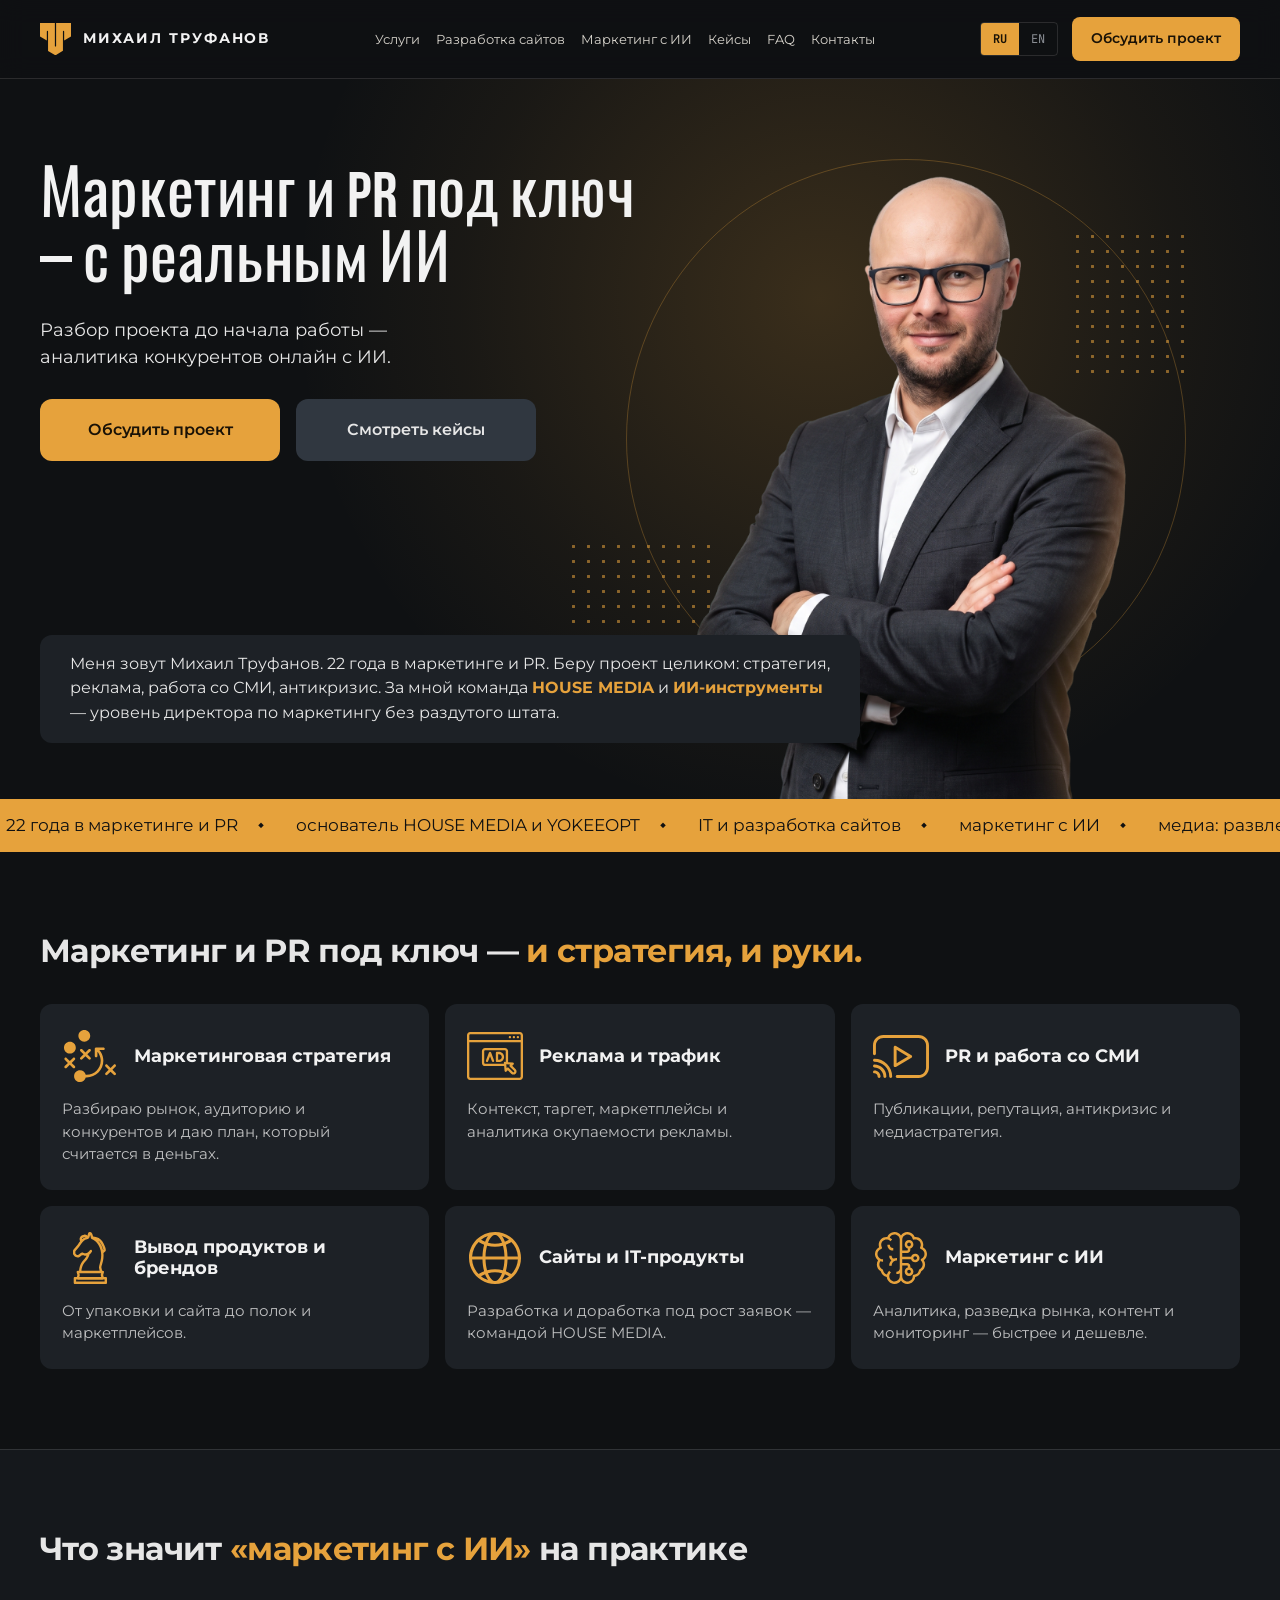
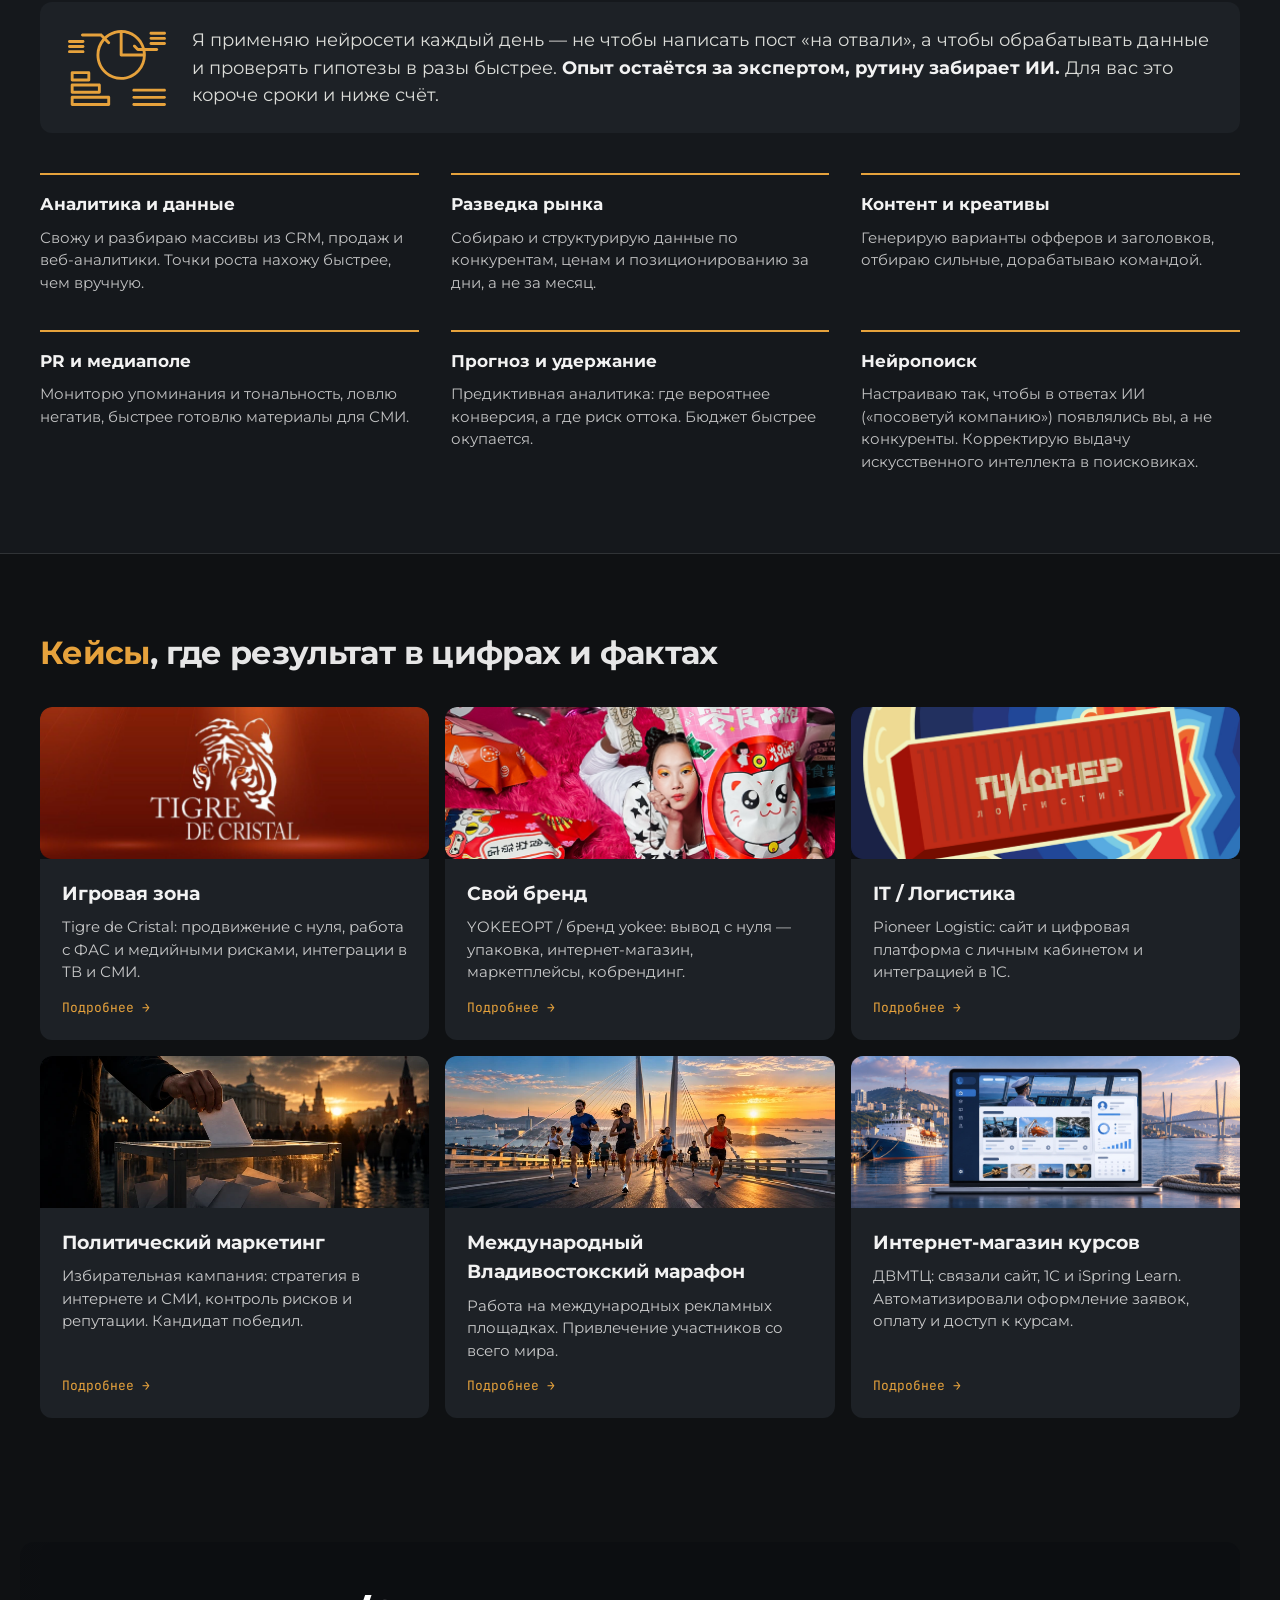
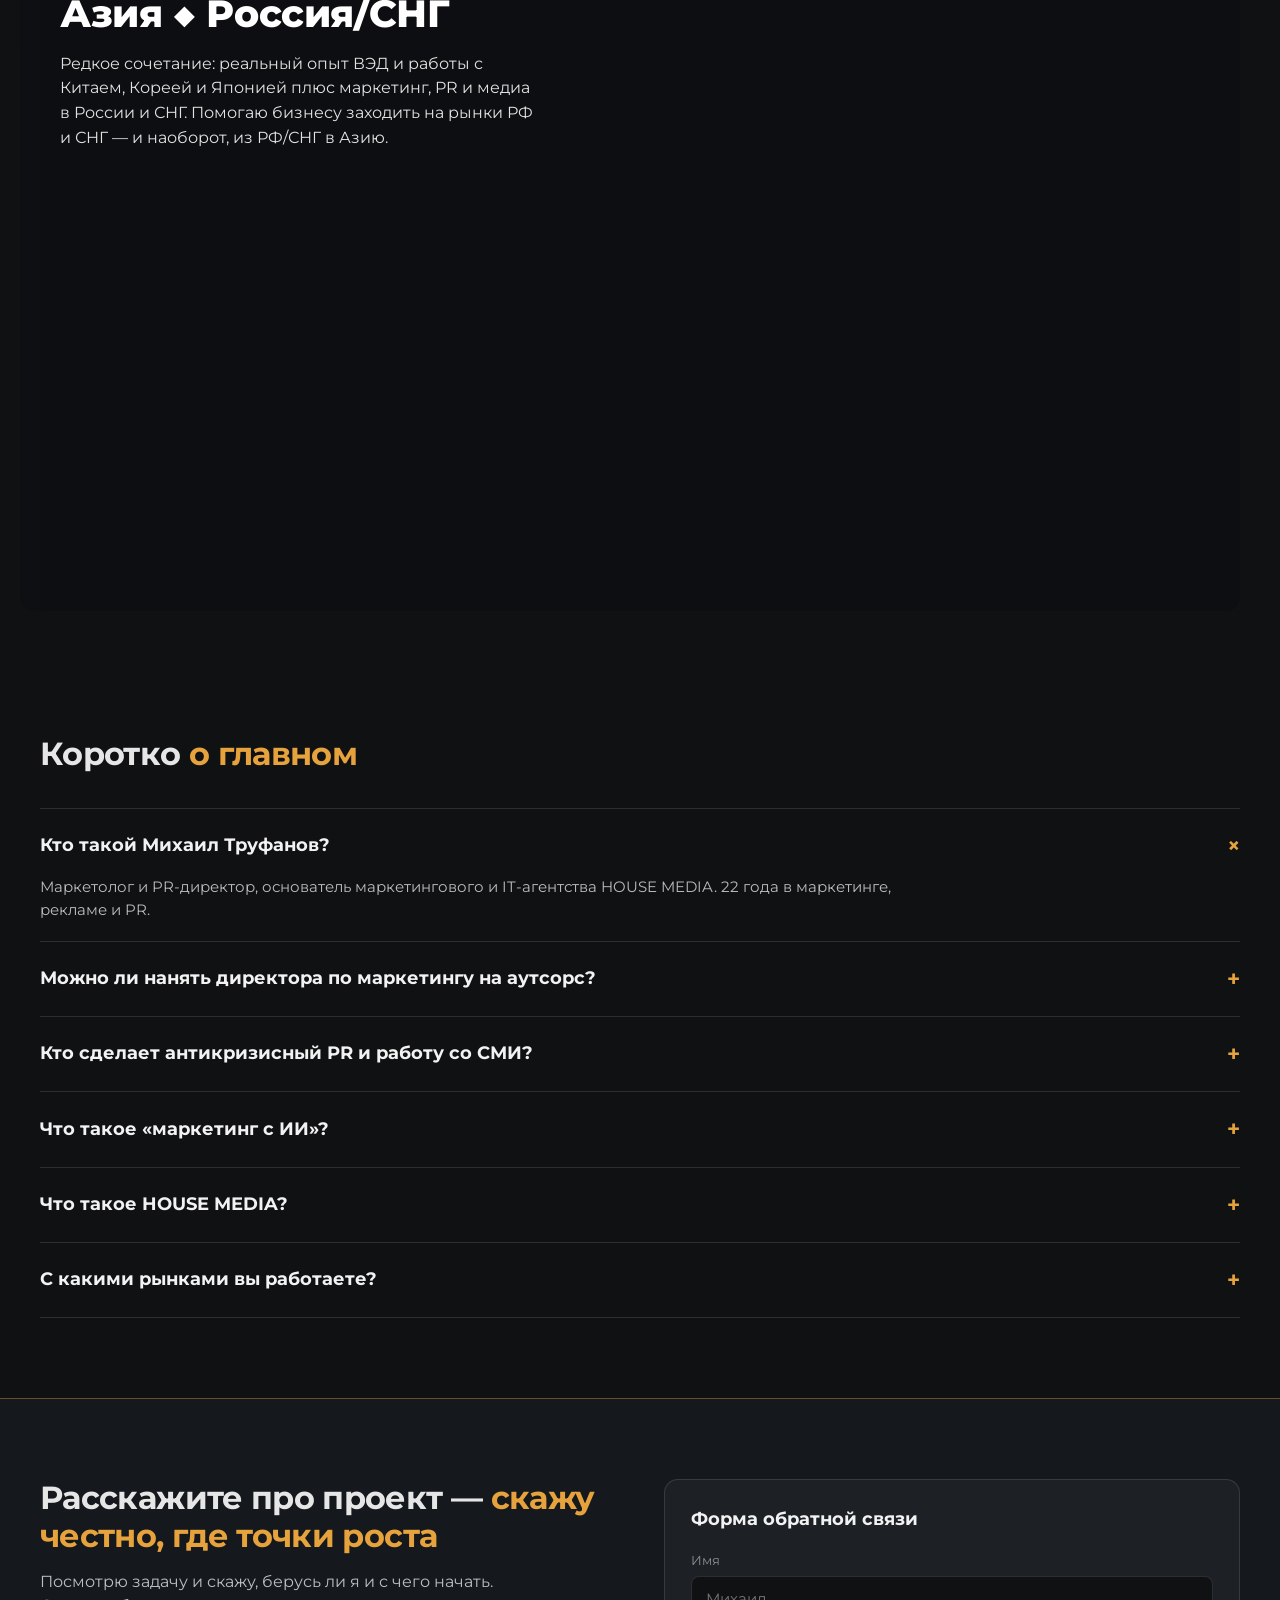
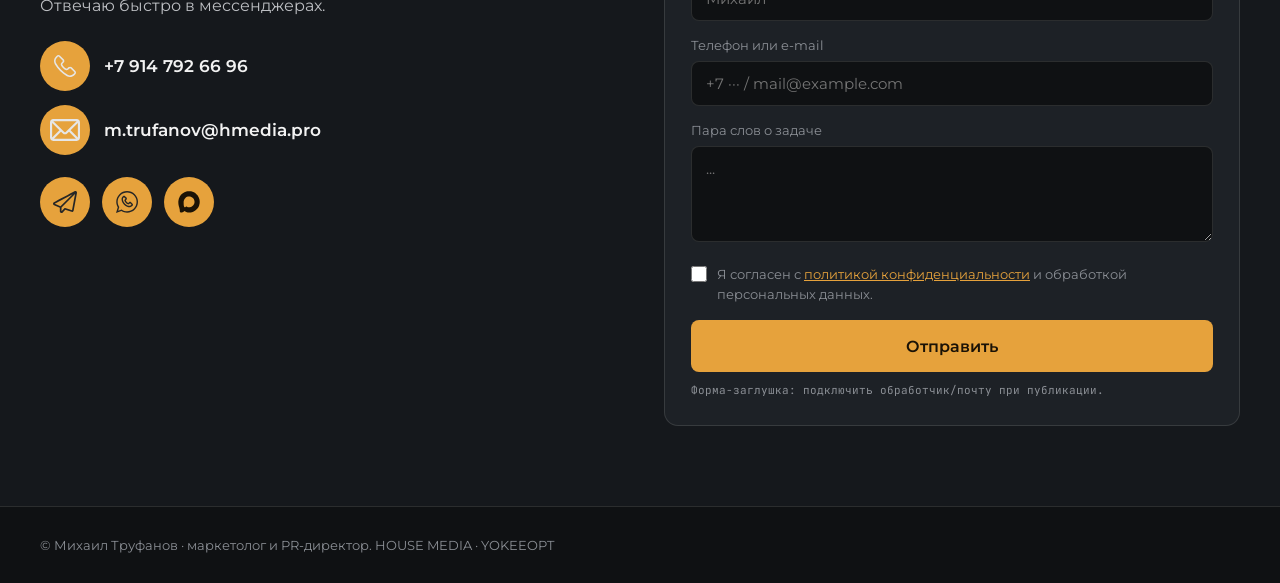
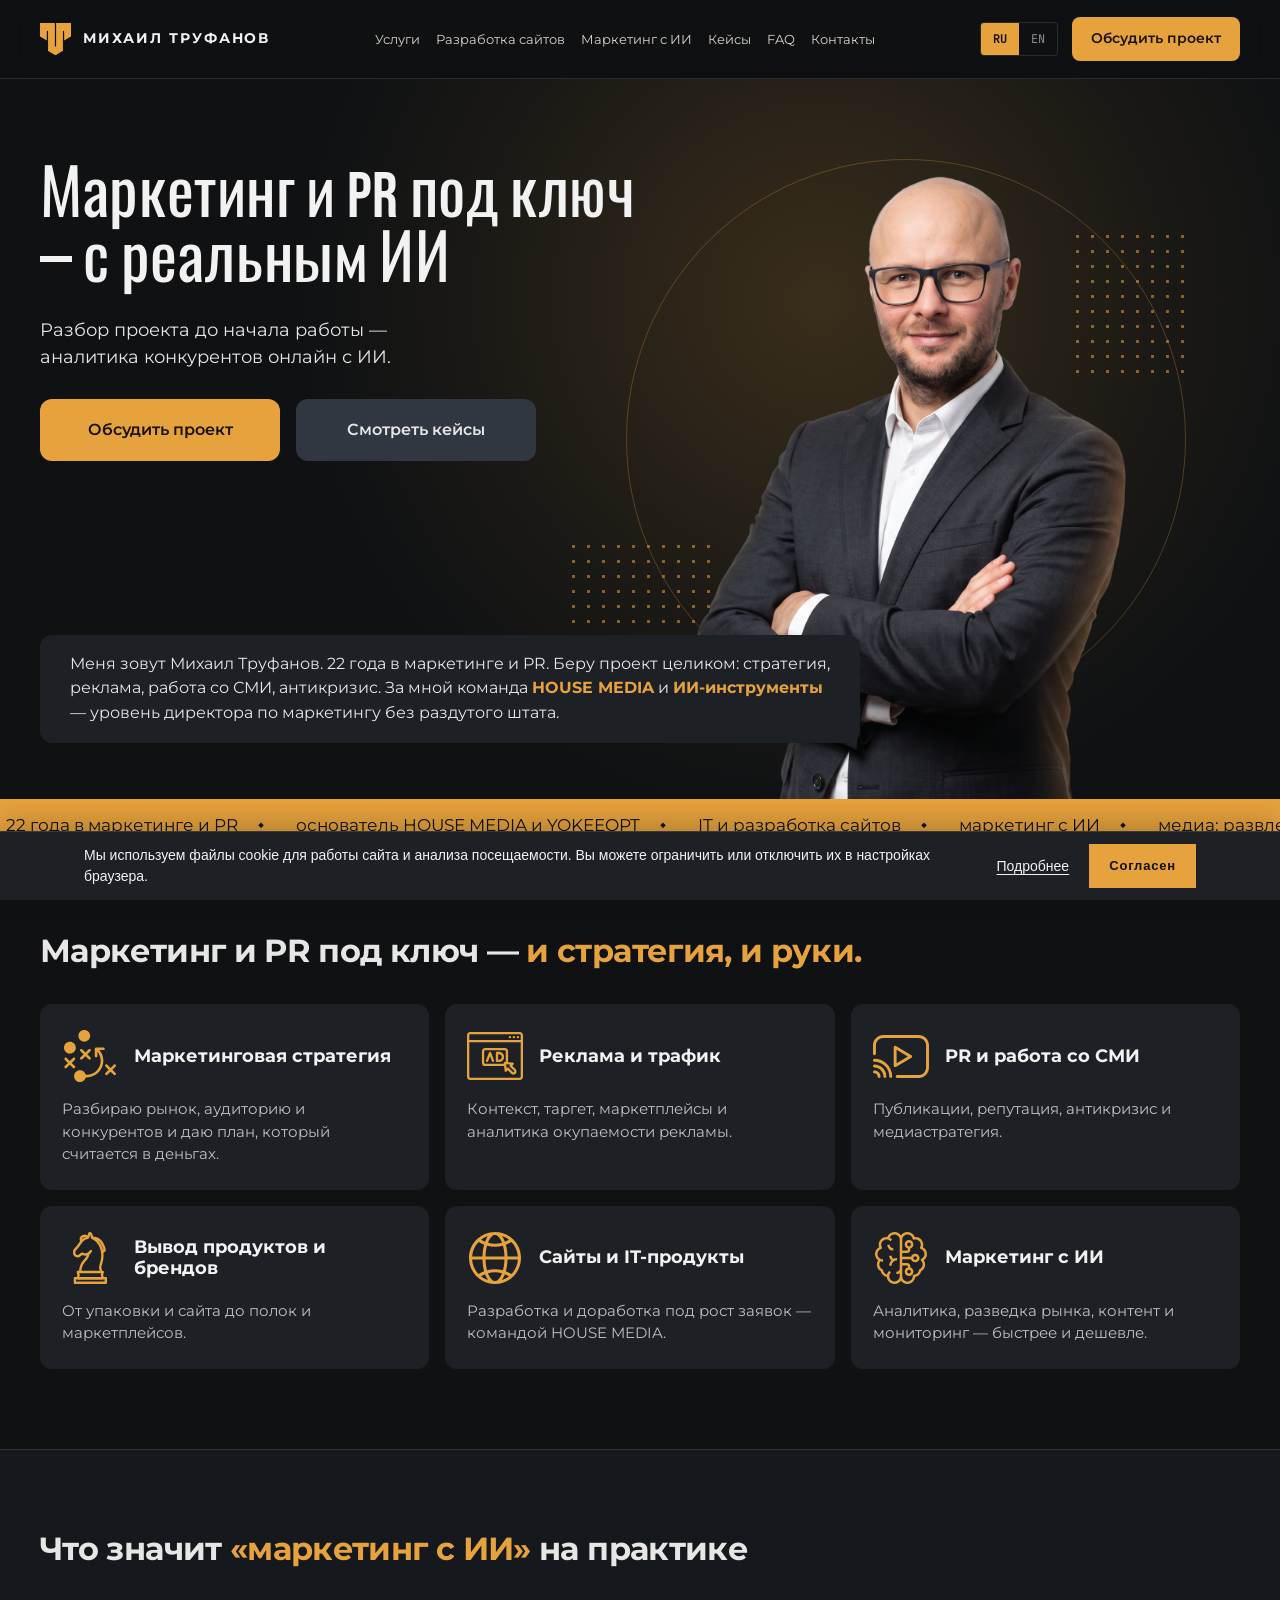
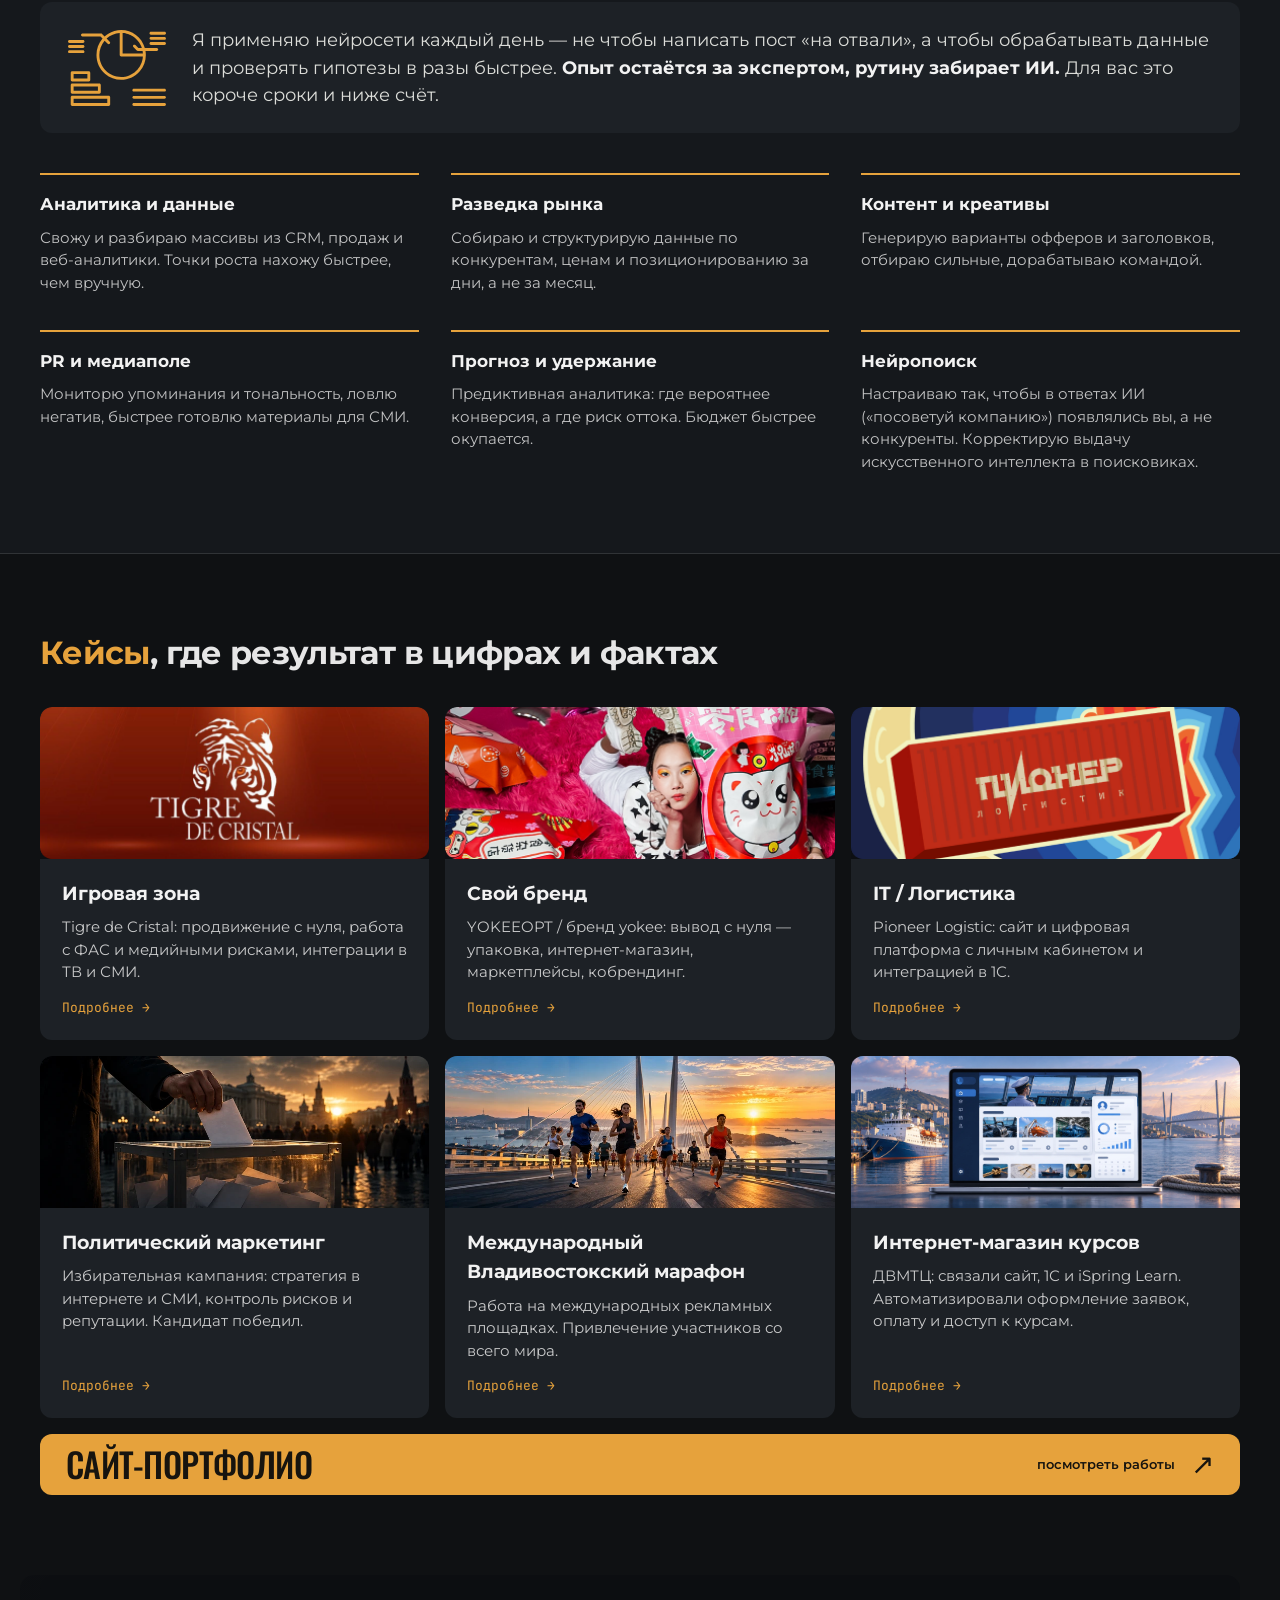
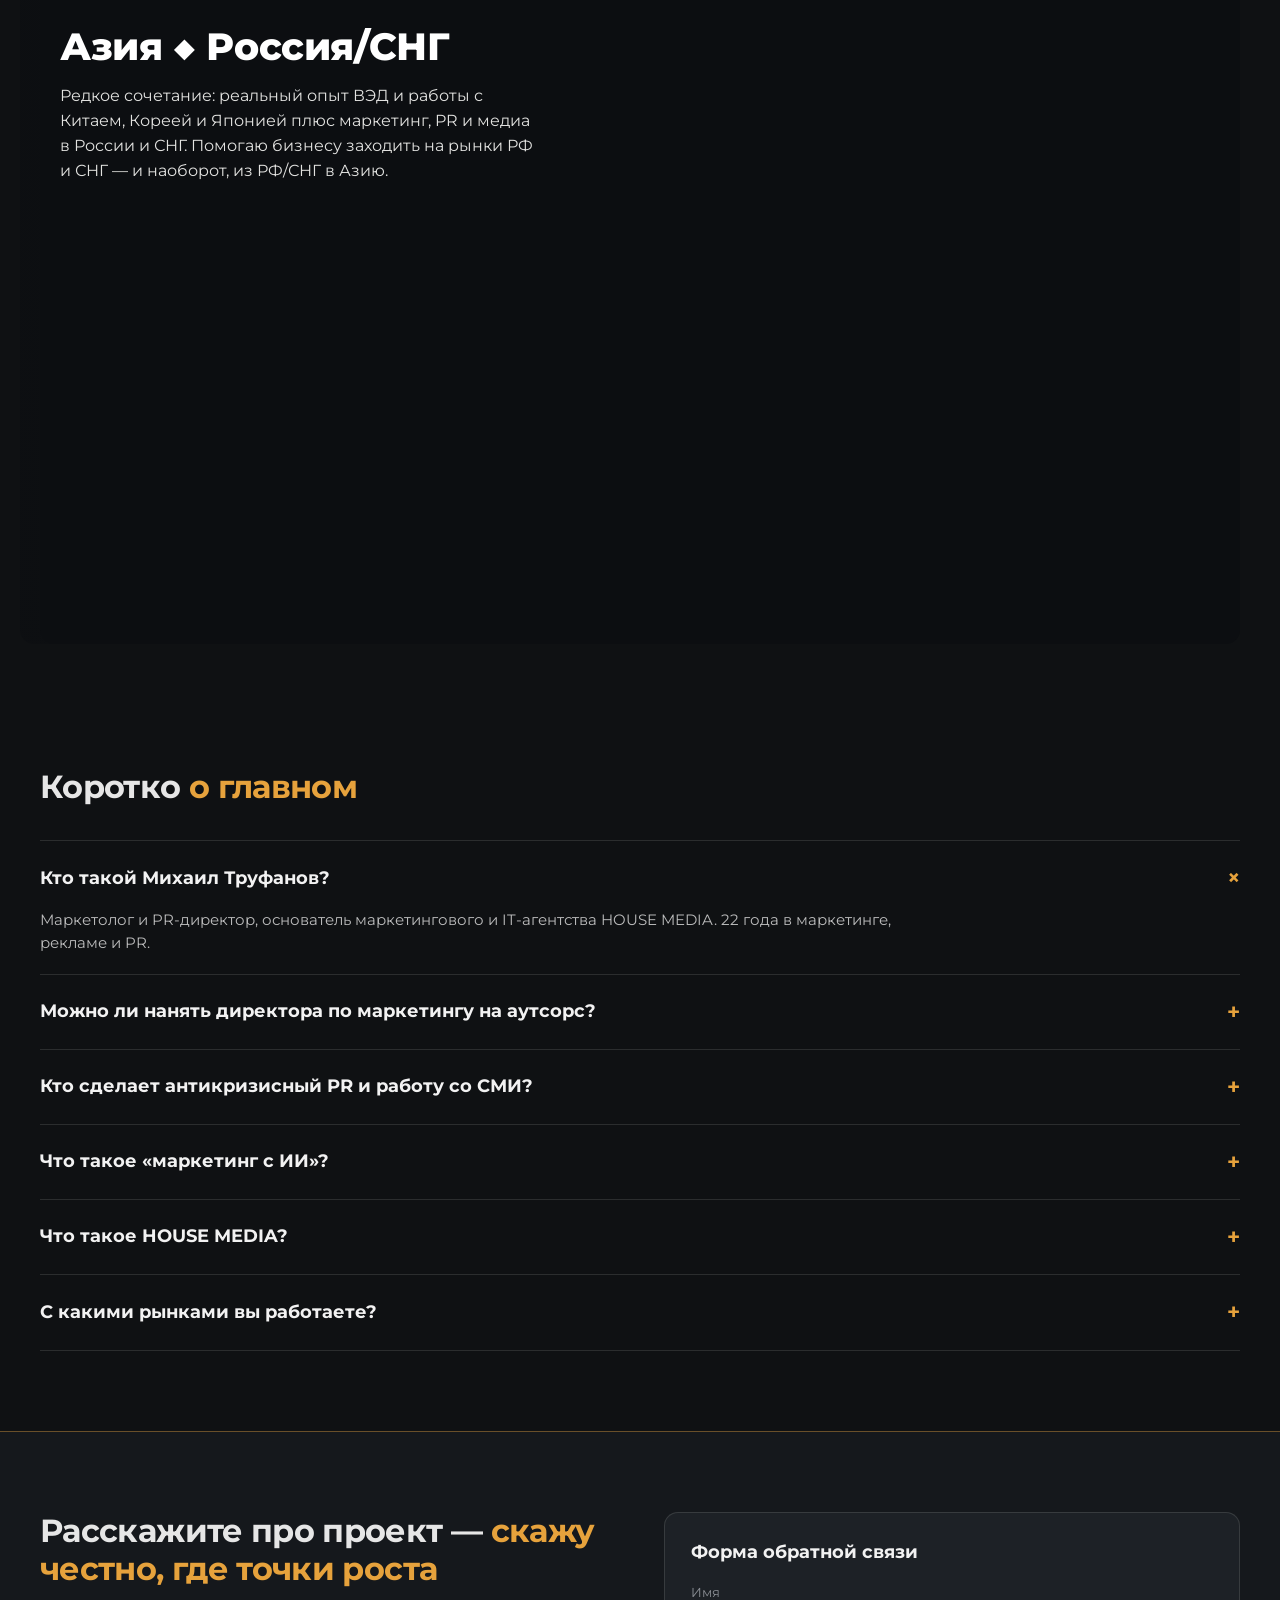
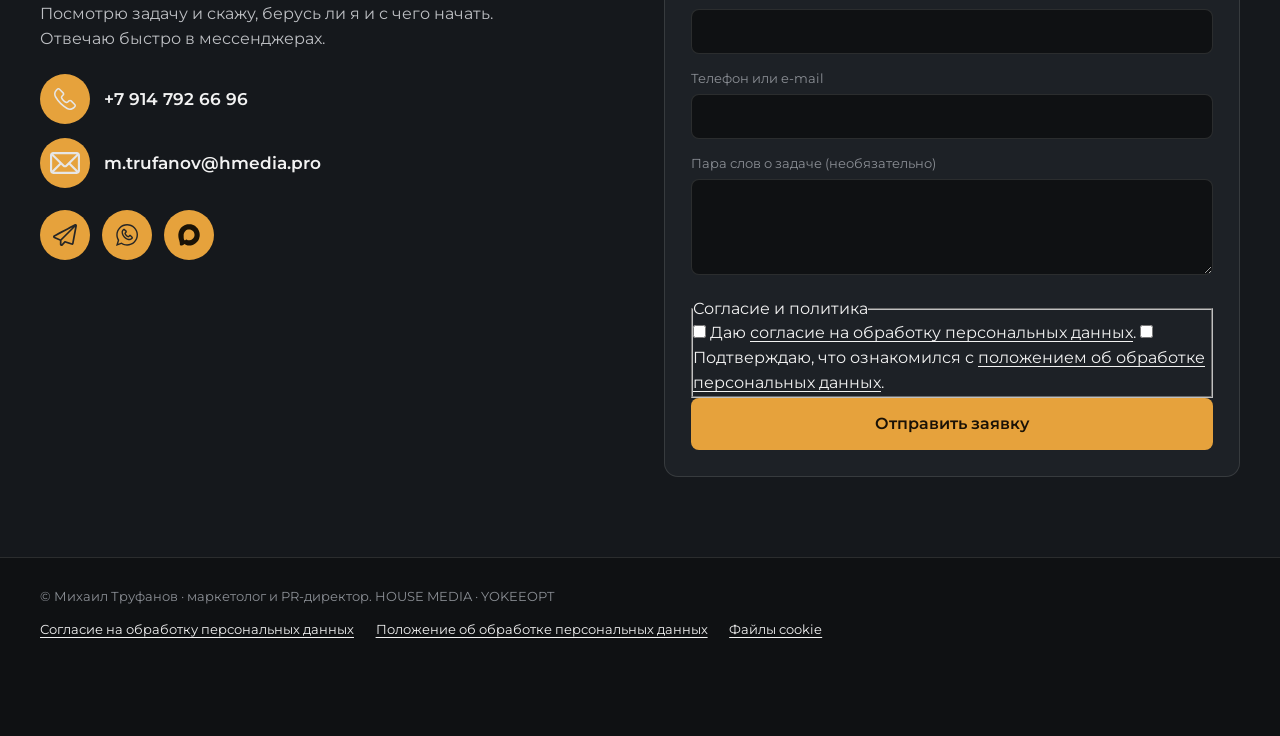
